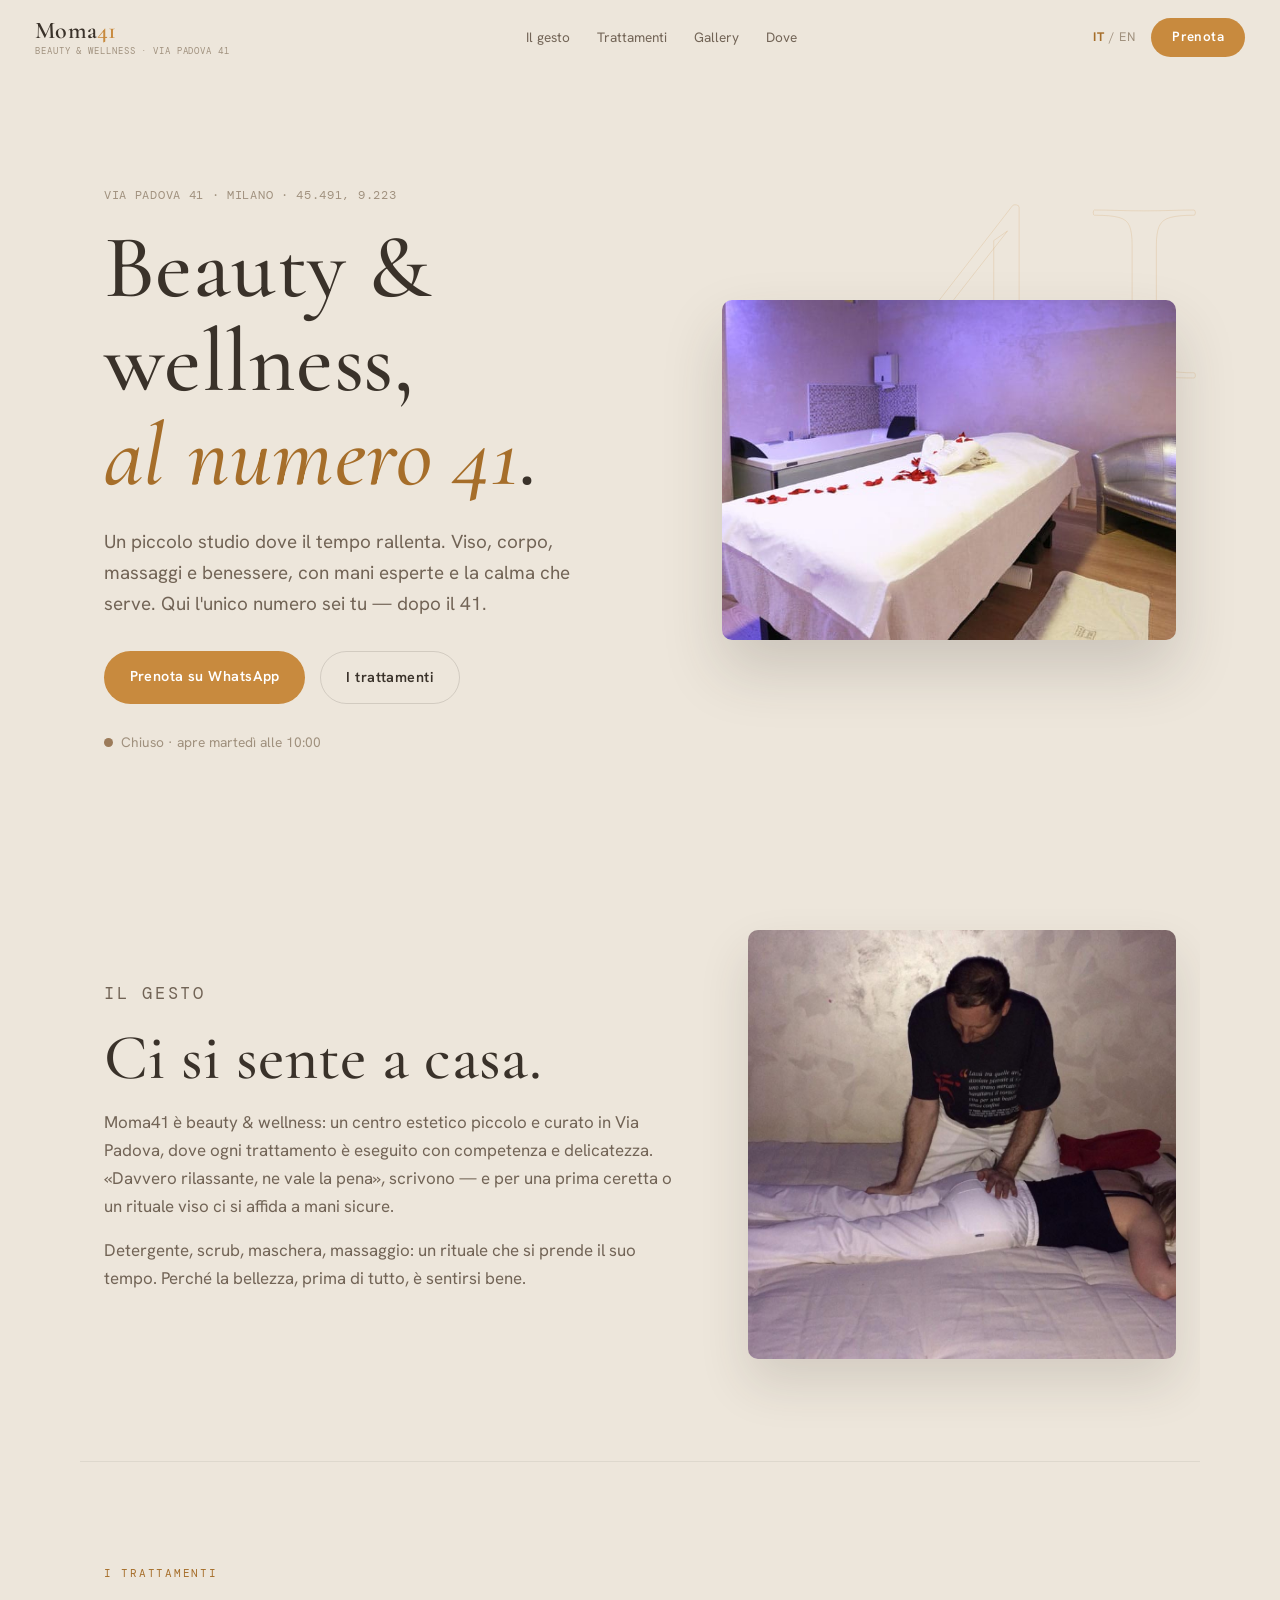
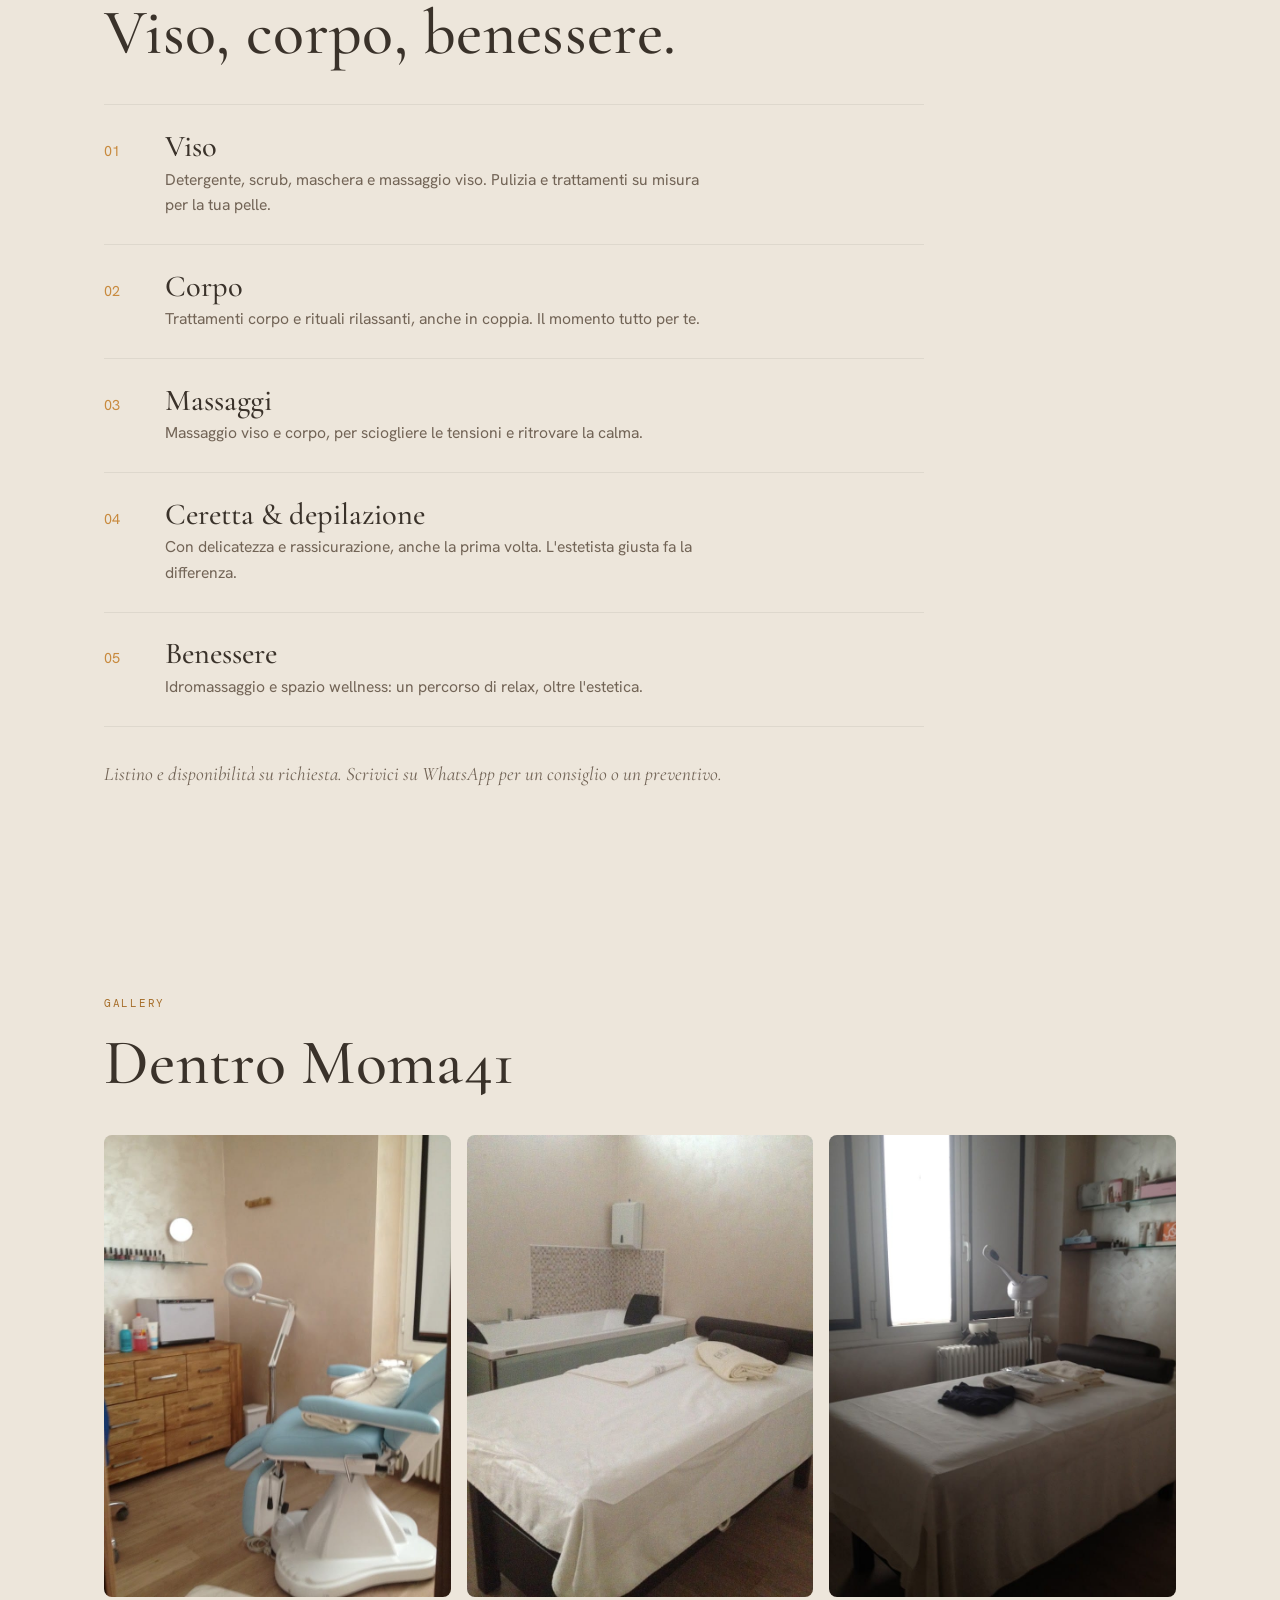
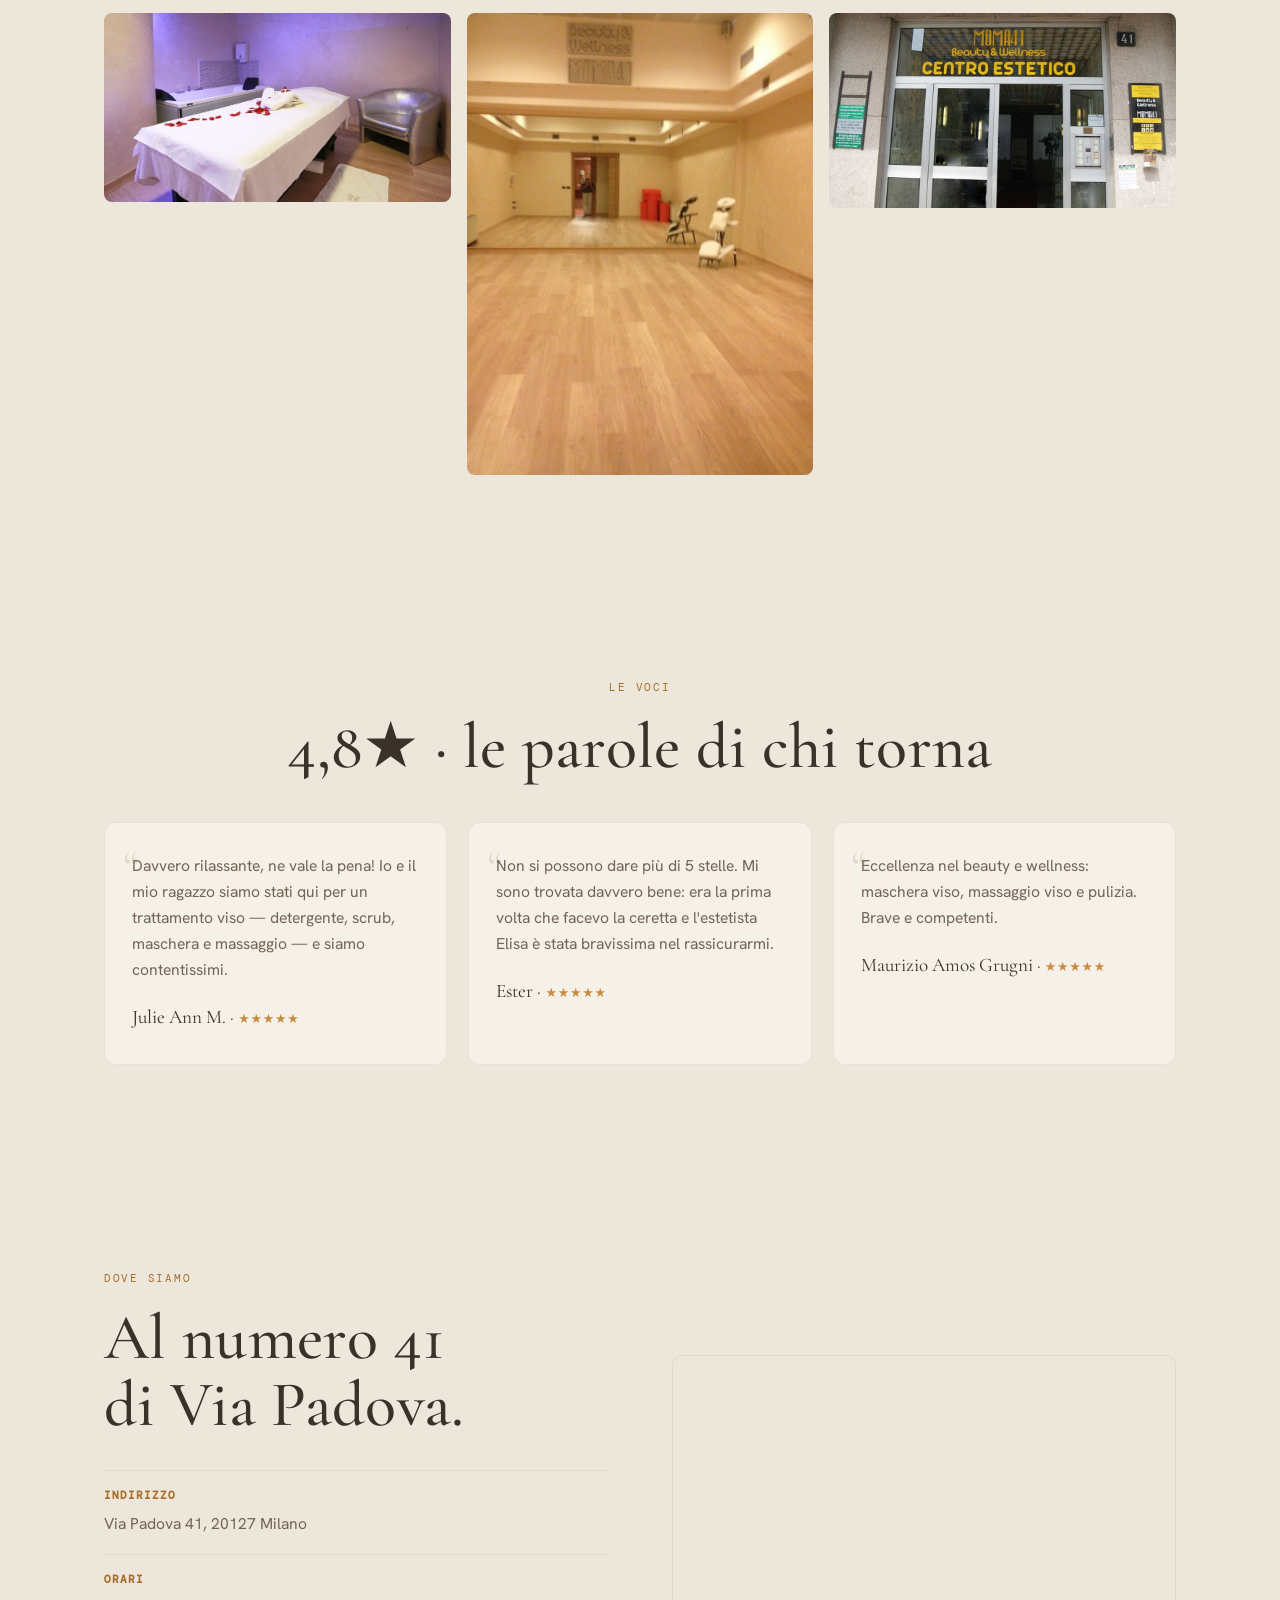
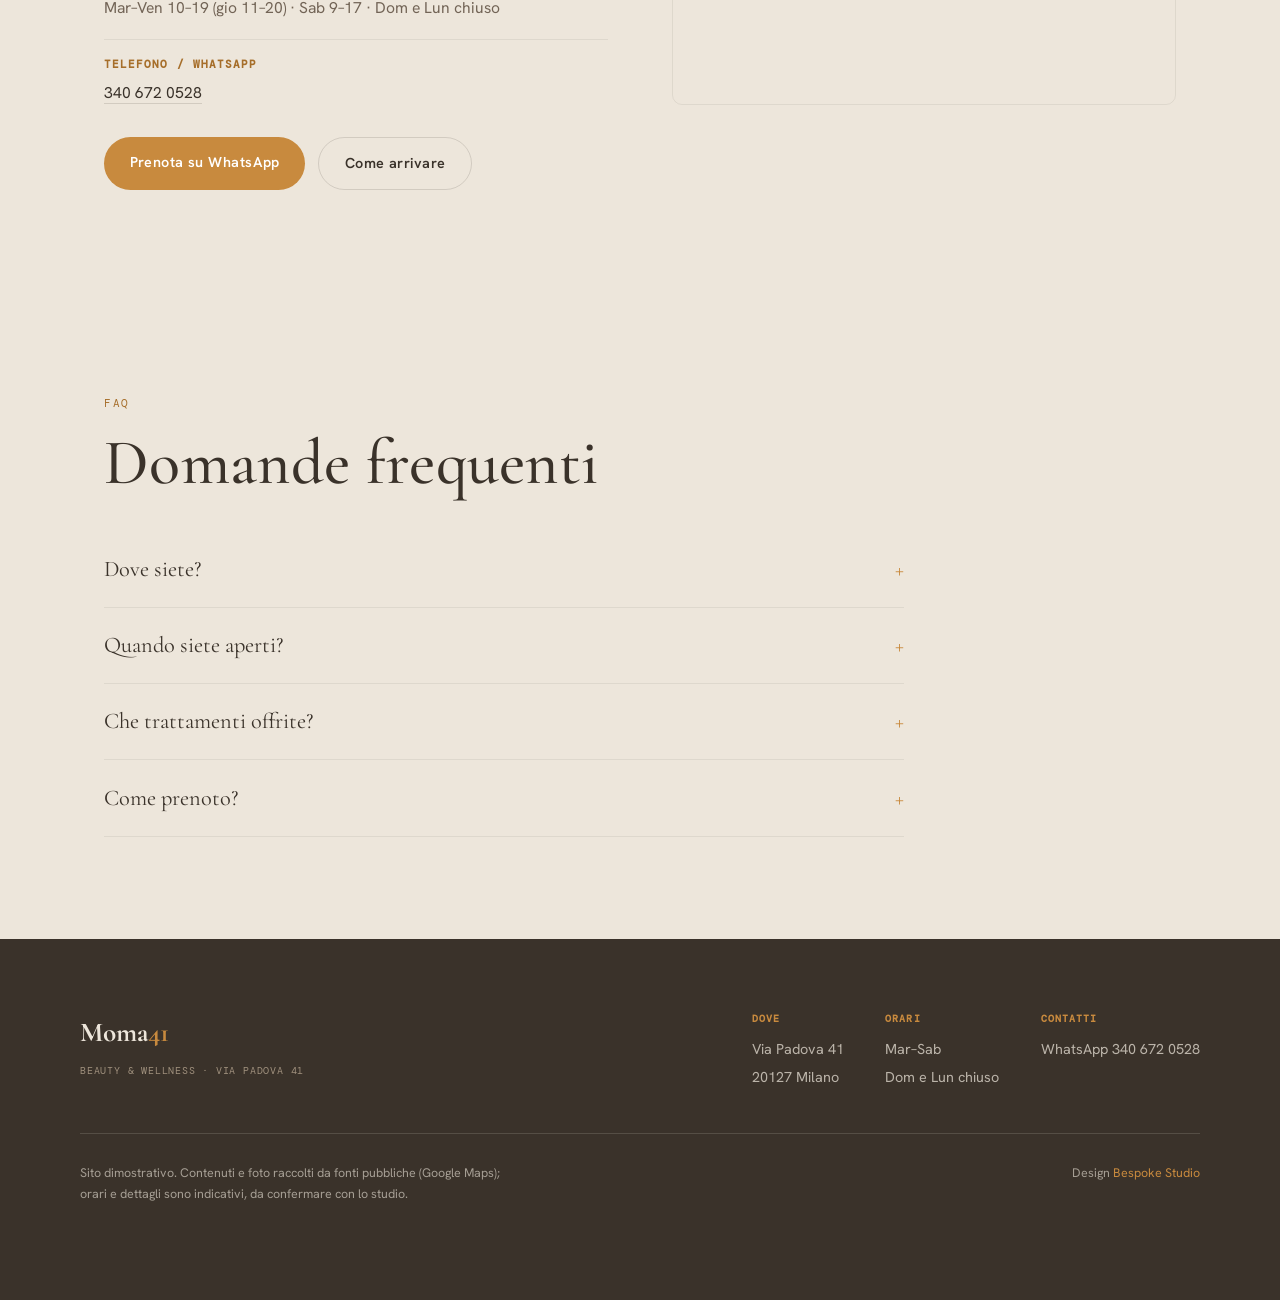
==== index.html @ 8f0dbf77 "Moma41 (Quinta Essenza) — sito demo, «al numero 41» Centro estetico & beauty/wellness Via Padova 41," ====
<!DOCTYPE html>
<html lang="it">
<head>
<meta charset="UTF-8" />
<meta name="viewport" content="width=device-width, initial-scale=1.0" />
<title>Moma41 — Beauty & Wellness in Via Padova · Milano</title>
<meta name="description" content="Moma41 Beauty & Wellness, centro estetico in Via Padova 41 a Milano. Trattamenti viso e corpo, massaggi, ceretta e benessere, con mani esperte. Un piccolo studio dove rilassarsi davvero." />
<link rel="canonical" href="https://rotenzark.github.io/moma41/" />
<meta name="theme-color" content="#EDE6DB" />
<meta property="og:type" content="business.business" />
<meta property="og:site_name" content="Moma41 Beauty & Wellness" />
<meta property="og:title" content="Moma41 — Beauty & Wellness al numero 41 · Milano" />
<meta property="og:description" content="Centro estetico in Via Padova 41: viso, corpo, massaggi e benessere, con mani esperte. Un piccolo studio dove rilassarsi." />
<meta property="og:image" content="https://rotenzark.github.io/moma41/img/og-image.jpg" />
<meta property="og:url" content="https://rotenzark.github.io/moma41/" />
<meta property="og:locale" content="it_IT" />
<meta name="twitter:card" content="summary_large_image" />
<meta name="twitter:title" content="Moma41 — Beauty & Wellness · Milano" />
<meta name="twitter:description" content="Viso, corpo, massaggi e benessere in Via Padova 41. Rilassarsi davvero." />
<meta name="twitter:image" content="https://rotenzark.github.io/moma41/img/og-image.jpg" />
<link rel="icon" href="img/favicon.svg" type="image/svg+xml" />
<link rel="icon" href="img/favicon-32.png" sizes="32x32" type="image/png" />
<link rel="apple-touch-icon" href="img/apple-touch-icon.png" />
<link rel="preconnect" href="https://fonts.googleapis.com" />
<link rel="preconnect" href="https://fonts.gstatic.com" crossorigin />
<link href="https://fonts.googleapis.com/css2?family=Cormorant+Garamond:ital,wght@0,400;0,500;0,600;1,400&family=Hanken+Grotesk:wght@400;500;600;700&family=DM+Mono:wght@400;500&display=swap" rel="stylesheet" />
<link rel="stylesheet" href="css/styles.css?v=1" />
<script type="application/ld+json">
{
  "@context": "https://schema.org", "@type": "BeautySalon",
  "name": "Moma41 Beauty & Wellness",
  "alternateName": "Quinta Essenza",
  "description": "Centro estetico e beauty & wellness in Via Padova 41, Milano: trattamenti viso e corpo, massaggi, ceretta e benessere.",
  "url": "https://rotenzark.github.io/moma41/",
  "telephone": "+393406720528", "priceRange": "€€",
  "image": "https://rotenzark.github.io/moma41/img/room-hero.jpg",
  "address": { "@type": "PostalAddress", "streetAddress": "Via Padova 41", "addressLocality": "Milano", "postalCode": "20127", "addressCountry": "IT" },
  "geo": { "@type": "GeoCoordinates", "latitude": 45.4911208, "longitude": 9.2228478 },
  "aggregateRating": { "@type": "AggregateRating", "ratingValue": "4.8", "reviewCount": "26" },
  "openingHoursSpecification": [
    { "@type": "OpeningHoursSpecification", "dayOfWeek": ["Tuesday","Wednesday","Friday"], "opens": "10:00", "closes": "19:00" },
    { "@type": "OpeningHoursSpecification", "dayOfWeek": "Thursday", "opens": "11:00", "closes": "20:00" },
    { "@type": "OpeningHoursSpecification", "dayOfWeek": "Saturday", "opens": "09:00", "closes": "17:00" }
  ]
}
</script>
<script type="application/ld+json">
{
  "@context": "https://schema.org", "@type": "FAQPage",
  "mainEntity": [
    { "@type": "Question", "name": "Dove siete?", "acceptedAnswer": { "@type": "Answer", "text": "In Via Padova 41, a Milano — è da lì che prendiamo il nome: Moma41." } },
    { "@type": "Question", "name": "Quando siete aperti?", "acceptedAnswer": { "@type": "Answer", "text": "Da martedì a sabato. Martedì, mercoledì e venerdì 10–19, giovedì 11–20, sabato 9–17. Domenica e lunedì chiuso." } },
    { "@type": "Question", "name": "Che trattamenti offrite?", "acceptedAnswer": { "@type": "Answer", "text": "Trattamenti viso (detergente, scrub, maschera, massaggio), corpo, massaggi, ceretta e percorsi di benessere." } },
    { "@type": "Question", "name": "Come prenoto?", "acceptedAnswer": { "@type": "Answer", "text": "Su WhatsApp al 340 672 0528, oppure al telefono." } }
  ]
}
</script>
</head>
<body>

<div id="intro" aria-hidden="true">
  <p class="intro-num">41</p>
  <p class="intro-txt" data-i18n="intro.txt">Moma41</p>
  <button id="intro-skip" data-i18n="intro.skip">Entra →</button>
</div>

<header id="site-header">
  <a href="#top" class="brand" aria-label="Moma41 — home">
    <span class="brand-txt"><b>Moma<span class="n41">41</span></b><i data-i18n="brand.sub">Beauty & Wellness · Via Padova 41</i></span>
  </a>
  <nav class="nav" aria-label="Navigazione">
    <a href="#gesto" data-i18n="nav.gesto">Il gesto</a>
    <a href="#trattamenti" data-i18n="nav.tratt">Trattamenti</a>
    <a href="#gallery" data-i18n="nav.gallery">Gallery</a>
    <a href="#dove" data-i18n="nav.dove">Dove</a>
  </nav>
  <div class="head-actions">
    <div class="lang" role="group" aria-label="Lingua"><button data-lang="it" class="active">IT</button><span>/</span><button data-lang="en">EN</button></div>
    <a class="btn-book" href="https://wa.me/393406720528?text=Ciao%20Moma41%2C%20vorrei%20prenotare%20un%20trattamento" target="_blank" rel="noopener"><span data-i18n="cta.book">Prenota</span></a>
    <button id="burger" aria-label="Menu" aria-expanded="false"><span></span><span></span><span></span></button>
  </div>
</header>

<!-- HERO -->
<section id="top">
  <span class="ghost41" aria-hidden="true">41</span>
  <div class="hero-grid">
    <div class="hero-copy reveal">
      <p class="mono-label" data-i18n="hero.label">Via Padova 41 · Milano · 45.491, 9.223</p>
      <h1><span data-i18n="hero.h1a">Beauty & wellness,</span><br><em data-i18n="hero.h1b">al numero 41</em>.</h1>
      <p class="hero-sub" data-i18n="hero.sub">Un piccolo studio dove il tempo rallenta. Viso, corpo, massaggi e benessere, con mani esperte e la calma che serve. Qui l'unico numero sei tu — dopo il 41.</p>
      <div class="hero-cta">
        <a class="btn btn-solid" href="https://wa.me/393406720528?text=Ciao%20Moma41%2C%20vorrei%20prenotare" target="_blank" rel="noopener" data-i18n="hero.cta1">Prenota su WhatsApp</a>
        <a class="btn btn-line" href="#trattamenti" data-i18n="hero.cta2">I trattamenti</a>
      </div>
      <p class="hero-live"><span id="live-dot"></span><span id="live-text" data-i18n="hero.live">Controllo orari…</span></p>
    </div>
    <figure class="hero-photo reveal"><img src="img/room-hero.jpg" alt="Una cabina trattamenti di Moma41" width="870" height="475" fetchpriority="high" /></figure>
  </div>
</section>

<!-- IL GESTO -->
<section id="gesto" class="section">
  <div class="gesto-grid">
    <div class="gesto-copy reveal">
      <p class="kicker" data-i18n="gesto.kicker">Il gesto</p>
      <h2 data-i18n="gesto.h2">Ci si sente a casa.</h2>
      <p data-i18n="gesto.p1">Moma41 è beauty & wellness: un centro estetico piccolo e curato in Via Padova, dove ogni trattamento è eseguito con competenza e delicatezza. «Davvero rilassante, ne vale la pena», scrivono — e per una prima ceretta o un rituale viso ci si affida a mani sicure.</p>
      <p data-i18n="gesto.p2">Detergente, scrub, maschera, massaggio: un rituale che si prende il suo tempo. Perché la bellezza, prima di tutto, è sentirsi bene.</p>
    </div>
    <figure class="gesto-photo reveal"><img src="img/massage.jpg" alt="Un massaggio a Moma41" width="960" height="940" loading="lazy" /></figure>
  </div>
</section>

<!-- TRATTAMENTI -->
<section id="trattamenti" class="section">
  <div class="tratt-head reveal">
    <p class="kicker" data-i18n="tratt.kicker">I trattamenti</p>
    <h2 data-i18n="tratt.h2">Viso, corpo, benessere.</h2>
  </div>
  <div class="tratt-list">
    <article class="tr reveal"><span class="tr-n mono">01</span><div><h3 data-i18n="tr.1t">Viso</h3><p data-i18n="tr.1p">Detergente, scrub, maschera e massaggio viso. Pulizia e trattamenti su misura per la tua pelle.</p></div></article>
    <article class="tr reveal"><span class="tr-n mono">02</span><div><h3 data-i18n="tr.2t">Corpo</h3><p data-i18n="tr.2p">Trattamenti corpo e rituali rilassanti, anche in coppia. Il momento tutto per te.</p></div></article>
    <article class="tr reveal"><span class="tr-n mono">03</span><div><h3 data-i18n="tr.3t">Massaggi</h3><p data-i18n="tr.3p">Massaggio viso e corpo, per sciogliere le tensioni e ritrovare la calma.</p></div></article>
    <article class="tr reveal"><span class="tr-n mono">04</span><div><h3 data-i18n="tr.4t">Ceretta & depilazione</h3><p data-i18n="tr.4p">Con delicatezza e rassicurazione, anche la prima volta. L'estetista giusta fa la differenza.</p></div></article>
    <article class="tr reveal"><span class="tr-n mono">05</span><div><h3 data-i18n="tr.5t">Benessere</h3><p data-i18n="tr.5p">Idromassaggio e spazio wellness: un percorso di relax, oltre l'estetica.</p></div></article>
  </div>
  <p class="tratt-note" data-i18n="tratt.note">Listino e disponibilità su richiesta. Scrivici su WhatsApp per un consiglio o un preventivo.</p>
</section>

<!-- GALLERY -->
<section id="gallery" class="section">
  <div class="gallery-head reveal"><p class="kicker" data-i18n="gallery.kicker">Gallery</p><h2 data-i18n="gallery.h2">Dentro Moma41</h2></div>
  <div class="masonry">
    <figure class="g-item" data-full="img/cabin.jpg"><img src="img/cabin.jpg" alt="La cabina viso" width="788" height="1050" loading="lazy" /></figure>
    <figure class="g-item" data-full="img/room-hero.jpg"><img src="img/room-hero.jpg" alt="La sala trattamenti" width="870" height="475" loading="lazy" /></figure>
    <figure class="g-item" data-full="img/jacuzzi.jpg"><img src="img/jacuzzi.jpg" alt="Lo spazio con idromassaggio" width="788" height="1050" loading="lazy" /></figure>
    <figure class="g-item" data-full="img/wellness.jpg"><img src="img/wellness.jpg" alt="Lo spazio wellness" width="788" height="1050" loading="lazy" /></figure>
    <figure class="g-item" data-full="img/room.jpg"><img src="img/room.jpg" alt="Una cabina" width="788" height="1050" loading="lazy" /></figure>
    <figure class="g-item" data-full="img/facade.jpg"><img src="img/facade.jpg" alt="L'ingresso di Moma41 in Via Padova 41" width="960" height="542" loading="lazy" /></figure>
  </div>
</section>

<!-- RECENSIONI -->
<section id="recensioni" class="section">
  <div class="rev-head reveal"><p class="kicker" data-i18n="rev.kicker">Le voci</p><h2 data-i18n="rev.h2">4,8★ · le parole di chi torna</h2></div>
  <div class="rev-grid">
    <blockquote class="rev reveal"><p>Davvero rilassante, ne vale la pena! Io e il mio ragazzo siamo stati qui per un trattamento viso — detergente, scrub, maschera e massaggio — e siamo contentissimi.</p><cite>Julie Ann M. · <span>★★★★★</span></cite></blockquote>
    <blockquote class="rev reveal"><p>Non si possono dare più di 5 stelle. Mi sono trovata davvero bene: era la prima volta che facevo la ceretta e l'estetista Elisa è stata bravissima nel rassicurarmi.</p><cite>Ester · <span>★★★★★</span></cite></blockquote>
    <blockquote class="rev reveal"><p>Eccellenza nel beauty e wellness: maschera viso, massaggio viso e pulizia. Brave e competenti.</p><cite>Maurizio Amos Grugni · <span>★★★★★</span></cite></blockquote>
  </div>
</section>

<!-- DOVE -->
<section id="dove" class="section">
  <div class="dove-grid">
    <div class="dove-info reveal">
      <p class="kicker" data-i18n="dove.kicker">Dove siamo</p>
      <h2 data-i18n="dove.h2">Al numero 41<br>di Via Padova.</h2>
      <ul class="dove-list">
        <li><b data-i18n="dove.addr">Indirizzo</b> Via Padova 41, 20127 Milano</li>
        <li><b data-i18n="dove.hours">Orari</b> <span data-i18n="dove.hoursv">Mar–Ven 10–19 (gio 11–20) · Sab 9–17 · Dom e Lun chiuso</span></li>
        <li><b data-i18n="dove.wa">Telefono / WhatsApp</b> <a href="https://wa.me/393406720528" target="_blank" rel="noopener">340 672 0528</a></li>
      </ul>
      <div class="dove-cta">
        <a class="btn btn-solid" href="https://wa.me/393406720528?text=Ciao%20Moma41%2C%20vorrei%20prenotare" target="_blank" rel="noopener" data-i18n="dove.book">Prenota su WhatsApp</a>
        <a class="btn btn-line" href="https://www.google.com/maps/dir/?api=1&destination=Moma41+Beauty+Wellness+Via+Padova+41+Milano" target="_blank" rel="noopener" data-i18n="dove.route">Come arrivare</a>
      </div>
    </div>
    <div class="dove-map reveal"><iframe title="Mappa Moma41" src="https://www.google.com/maps?q=Moma41+Beauty+Wellness+Via+Padova+41+Milano&output=embed" loading="lazy" referrerpolicy="no-referrer-when-downgrade"></iframe></div>
  </div>
</section>

<!-- FAQ -->
<section id="faq" class="section">
  <div class="faq-head reveal"><p class="kicker">FAQ</p><h2 data-i18n="faq.h2">Domande frequenti</h2></div>
  <div class="faq-list reveal">
    <details><summary data-i18n="faq.q1">Dove siete?</summary><p data-i18n="faq.a1">In Via Padova 41, a Milano — è da lì che prendiamo il nome: Moma41.</p></details>
    <details><summary data-i18n="faq.q2">Quando siete aperti?</summary><p data-i18n="faq.a2">Da martedì a sabato: mar, mer e ven 10–19, gio 11–20, sab 9–17. Domenica e lunedì chiuso.</p></details>
    <details><summary data-i18n="faq.q3">Che trattamenti offrite?</summary><p data-i18n="faq.a3">Trattamenti viso (detergente, scrub, maschera, massaggio), corpo, massaggi, ceretta e benessere.</p></details>
    <details><summary data-i18n="faq.q4">Come prenoto?</summary><p data-i18n="faq.a4">Su WhatsApp al 340 672 0528, oppure al telefono.</p></details>
  </div>
</section>

<footer id="site-footer">
  <div class="foot-main">
    <div class="foot-brand"><b>Moma<span class="n41">41</span></b><i data-i18n="foot.sub">Beauty & Wellness · Via Padova 41</i></div>
    <div class="foot-cols">
      <div><b data-i18n="foot.where">Dove</b><span>Via Padova 41</span><span>20127 Milano</span></div>
      <div><b data-i18n="foot.hours">Orari</b><span>Mar–Sab</span><span data-i18n="foot.closed">Dom e Lun chiuso</span></div>
      <div><b data-i18n="foot.contact">Contatti</b><a href="https://wa.me/393406720528" target="_blank" rel="noopener">WhatsApp 340 672 0528</a></div>
    </div>
  </div>
  <div class="foot-bottom">
    <p data-i18n="foot.disclaimer">Sito dimostrativo. Contenuti e foto raccolti da fonti pubbliche (Google Maps); orari e dettagli sono indicativi, da confermare con lo studio.</p>
    <p class="foot-credit">Design <a href="https://bespokestud.io" target="_blank" rel="noopener">Bespoke Studio</a></p>
  </div>
</footer>

<nav class="action-bar" aria-label="Azioni rapide">
  <a href="https://wa.me/393406720528?text=Ciao%20Moma41%2C%20vorrei%20prenotare" target="_blank" rel="noopener"><span data-i18n="ab.book">Prenota</span></a>
  <a href="https://www.google.com/maps/dir/?api=1&destination=Moma41+Beauty+Wellness+Via+Padova+41+Milano" target="_blank" rel="noopener"><span data-i18n="ab.route">Indicazioni</span></a>
</nav>

<div id="lightbox" aria-hidden="true"><button id="lb-close" aria-label="Chiudi">✕</button><img id="lb-img" src="" alt="" /></div>
<script src="js/main.js?v=1"></script>
</body>
</html>
---- css/styles.css ----
/* ===== MOMA41 · calm minimal wellness ===== */
:root{
  --sand:#EDE6DB; --paper:#F6F1E8; --paper-2:#E2D8C8;
  --ink:#3A322A; --ink-soft:#726456; --ink-faint:#A0917E;
  --amber:#C88A3E; --amber-deep:#A66E2A; --clay:#9C7B5A;
  --line:rgba(58,50,42,.15); --line-2:rgba(58,50,42,.08);
  --serif:'Cormorant Garamond',Georgia,serif; --sans:'Hanken Grotesk',system-ui,sans-serif; --mono:'DM Mono',monospace;
  --maxw:1120px;
}
*{box-sizing:border-box;margin:0;padding:0}
html{scroll-behavior:smooth;overflow-x:clip}
body{font-family:var(--sans);background:var(--sand);color:var(--ink);line-height:1.65;-webkit-font-smoothing:antialiased;overflow-x:hidden;font-weight:400}
img{max-width:100%;height:auto;display:block}
a{color:inherit;text-decoration:none}
h1,h2,h3{font-weight:500;line-height:1.05;font-family:var(--serif)}
em{font-style:italic}
.section{max-width:var(--maxw);margin:0 auto;padding:clamp(3.6rem,8vw,7rem) 1.5rem;position:relative;overflow-x:clip}
.kicker{font-family:var(--mono);letter-spacing:.16em;text-transform:uppercase;font-size:.68rem;color:var(--amber-deep);margin-bottom:1rem}
h2{font-size:clamp(2.2rem,5.6vw,4rem);letter-spacing:.005em}
.mono-label{font-family:var(--mono);font-size:.72rem;letter-spacing:.06em;color:var(--ink-faint);text-transform:uppercase}
.n41{color:var(--amber)}
.reveal{opacity:0;transform:translateY(22px);transition:opacity .9s ease,transform .9s ease}
.reveal.in{opacity:1;transform:none}

/* INTRO */
#intro{position:fixed;inset:0;z-index:2000;background:var(--sand);display:flex;flex-direction:column;align-items:center;justify-content:center;gap:.4rem;transition:opacity .7s ease,visibility .7s}
#intro.done{opacity:0;visibility:hidden}
.intro-num{font-family:var(--serif);font-size:clamp(5rem,20vw,11rem);color:var(--amber);line-height:.9;opacity:0;animation:fadeUp 1s ease .1s forwards}
.intro-txt{font-family:var(--serif);font-style:italic;font-size:1.6rem;color:var(--ink-soft);opacity:0;animation:fadeUp .8s ease .8s forwards}
#intro-skip{margin-top:.8rem;background:none;border:1px solid var(--line);color:var(--ink-soft);font-family:var(--sans);padding:.5rem 1.3rem;border-radius:40px;cursor:pointer;letter-spacing:.06em;opacity:0;animation:fadeUp .6s ease 1.2s forwards}
#intro-skip:hover{border-color:var(--amber);color:var(--amber-deep)}
@keyframes fadeUp{from{opacity:0;transform:translateY(10px)}to{opacity:1;transform:none}}

/* HEADER */
#site-header{position:fixed;top:0;left:0;right:0;z-index:1000;display:flex;align-items:center;justify-content:space-between;padding:1.1rem clamp(1rem,3vw,2.2rem);transition:background .35s,padding .35s,box-shadow .35s}
#site-header.scrolled{background:rgba(237,230,219,.93);backdrop-filter:blur(10px);padding:.65rem clamp(1rem,3vw,2.2rem);box-shadow:0 1px 0 var(--line-2)}
.brand-txt{display:flex;flex-direction:column;line-height:1}
.brand-txt b{font-family:var(--serif);font-weight:600;font-size:1.5rem;letter-spacing:.01em}
.brand-txt i{font-style:normal;font-family:var(--mono);font-size:.56rem;letter-spacing:.1em;text-transform:uppercase;color:var(--ink-faint);margin-top:.3rem}
.nav{display:flex;gap:1.7rem}
.nav a{font-size:.85rem;color:var(--ink-soft);position:relative;padding:.2rem 0}
.nav a::after{content:"";position:absolute;left:0;bottom:-2px;width:0;height:1px;background:var(--amber);transition:width .3s}
.nav a:hover{color:var(--ink)}.nav a:hover::after{width:100%}
.head-actions{display:flex;align-items:center;gap:1rem}
.lang{display:flex;align-items:center;gap:.3rem;font-size:.78rem;color:var(--ink-faint)}
.lang button{background:none;border:none;color:var(--ink-faint);cursor:pointer;font-family:var(--sans);font-size:.78rem;letter-spacing:.06em}
.lang button.active{color:var(--amber-deep);font-weight:700}
.btn-book{background:var(--amber);color:#fff;padding:.55rem 1.3rem;border-radius:40px;font-size:.84rem;letter-spacing:.03em;font-weight:600;transition:.25s}
.btn-book:hover{background:var(--amber-deep)}
#burger{display:none;flex-direction:column;gap:5px;background:none;border:none;cursor:pointer;padding:6px}
#burger span{width:24px;height:2px;background:var(--ink);transition:.3s}

/* HERO */
#top{max-width:var(--maxw);margin:0 auto;padding:7rem 1.5rem 0;min-height:92svh;display:flex;align-items:center;position:relative}
.ghost41{position:absolute;top:8%;right:-1rem;font-family:var(--serif);font-size:clamp(12rem,34vw,30rem);color:transparent;-webkit-text-stroke:1px rgba(200,138,62,.18);line-height:.8;pointer-events:none;z-index:0}
.hero-grid{display:grid;grid-template-columns:1.1fr .9fr;gap:clamp(2rem,5vw,4rem);align-items:center;width:100%;position:relative;z-index:1}
#top h1{font-family:var(--serif);font-size:clamp(2.8rem,7.5vw,5.6rem);letter-spacing:.005em;margin-top:1rem}
#top h1 em{color:var(--amber-deep)}
.hero-sub{color:var(--ink-soft);max-width:46ch;margin-top:1.4rem;font-size:clamp(1.02rem,1.9vw,1.18rem)}
.hero-cta{display:flex;gap:.9rem;margin-top:2rem;flex-wrap:wrap}
.btn{display:inline-block;padding:.85rem 1.6rem;border-radius:44px;font-size:.9rem;letter-spacing:.03em;font-weight:600;transition:.28s;cursor:pointer}
.btn-solid{background:var(--amber);color:#fff}
.btn-solid:hover{background:var(--amber-deep);transform:translateY(-2px)}
.btn-line{border:1px solid var(--line);color:var(--ink)}
.btn-line:hover{border-color:var(--amber);color:var(--amber-deep)}
.hero-live{display:flex;align-items:center;gap:.5rem;margin-top:1.7rem;font-size:.86rem;color:var(--ink-faint)}
#live-dot{width:9px;height:9px;border-radius:50%;background:var(--ink-faint)}
#live-dot.open{background:#8a9d6f;box-shadow:0 0 0 4px rgba(138,157,111,.2)}
#live-dot.closed{background:var(--clay)}
.hero-photo{border-radius:10px;overflow:hidden;box-shadow:0 30px 60px rgba(58,50,42,.18)}
.hero-photo img{width:100%;aspect-ratio:4/3;object-fit:cover}

/* IL GESTO */
.gesto-grid{display:grid;grid-template-columns:1.15fr .85fr;gap:clamp(2rem,5vw,4rem);align-items:center}
.gesto-copy h2{margin:.3rem 0 1.1rem}
.gesto-copy p{color:var(--ink-soft);margin-bottom:1rem;font-size:1.06rem}
.gesto-photo{border-radius:10px;overflow:hidden;box-shadow:0 24px 50px rgba(58,50,42,.14)}
.gesto-photo img{width:100%;aspect-ratio:1;object-fit:cover}

/* TRATTAMENTI */
#trattamenti{border-top:1px solid var(--line-2)}
.tratt-list{margin-top:2.4rem;max-width:820px}
.tr{display:flex;gap:1.6rem;align-items:baseline;padding:1.6rem 0;border-bottom:1px solid var(--line-2)}
.tr:first-child{border-top:1px solid var(--line-2)}
.tr-n{color:var(--amber);font-size:.9rem;flex-shrink:0;width:2.2rem}
.tr h3{font-family:var(--serif);font-size:1.9rem;color:var(--ink);margin-bottom:.25rem}
.tr p{color:var(--ink-soft);font-size:.98rem;max-width:60ch}
.tratt-note{margin-top:2rem;color:var(--ink-soft);font-style:italic;font-family:var(--serif);font-size:1.2rem}

/* GALLERY */
.masonry{columns:3;column-gap:1rem;margin-top:2.4rem}
.g-item{break-inside:avoid;margin-bottom:1rem;border-radius:8px;overflow:hidden;cursor:pointer;position:relative;background:var(--paper-2)}
.g-item img{width:100%;transition:.5s}
.g-item:hover img{transform:scale(1.05)}

/* RECENSIONI */
.rev-head{text-align:center}
.rev-grid{display:grid;grid-template-columns:repeat(auto-fit,minmax(270px,1fr));gap:1.3rem;margin-top:2.6rem}
.rev{background:var(--paper);border:1px solid var(--line-2);border-radius:12px;padding:1.9rem 1.7rem;position:relative}
.rev::before{content:"\201C";position:absolute;top:.3rem;left:1.1rem;font-family:var(--serif);font-size:3rem;color:var(--paper-2)}
.rev p{color:var(--ink-soft);font-size:.98rem;position:relative}
.rev cite{display:block;margin-top:1.2rem;font-style:normal;font-family:var(--serif);font-size:1.2rem;color:var(--ink)}
.rev cite span{color:var(--amber);font-family:var(--sans);letter-spacing:.06em;font-size:.8rem}

/* DOVE */
.dove-grid{display:grid;grid-template-columns:1fr 1fr;gap:clamp(2rem,5vw,4rem);align-items:center}
.dove-info h2{margin-top:.3rem}
.dove-list{list-style:none;margin:2rem 0;display:flex;flex-direction:column;gap:1.1rem}
.dove-list li{border-top:1px solid var(--line-2);padding-top:1rem;font-size:.98rem;color:var(--ink-soft)}
.dove-list b{display:block;font-family:var(--mono);font-size:.66rem;letter-spacing:.1em;text-transform:uppercase;color:var(--amber-deep);margin-bottom:.4rem}
.dove-list a{color:var(--ink);border-bottom:1px solid var(--line)}
.dove-cta{display:flex;gap:.8rem;flex-wrap:wrap}
.dove-map{border-radius:10px;overflow:hidden;min-height:340px;border:1px solid var(--line-2)}
.dove-map iframe{width:100%;height:100%;min-height:340px;border:0;filter:sepia(.18) saturate(.9)}

/* FAQ */
.faq-list{margin-top:2.2rem;max-width:800px}
.faq-list details{border-bottom:1px solid var(--line-2);padding:1.2rem 0}
.faq-list summary{font-family:var(--serif);font-size:1.4rem;cursor:pointer;list-style:none;display:flex;justify-content:space-between;gap:1rem;color:var(--ink)}
.faq-list summary::-webkit-details-marker{display:none}
.faq-list summary::after{content:"+";color:var(--amber);font-size:1.4rem;transition:.3s}
.faq-list details[open] summary::after{transform:rotate(45deg)}
.faq-list p{color:var(--ink-soft);margin-top:.6rem}

/* FOOTER */
#site-footer{background:var(--ink);color:var(--sand);padding:clamp(3rem,6vw,4.5rem) 1.5rem 6rem}
.foot-main{max-width:var(--maxw);margin:0 auto;display:flex;justify-content:space-between;gap:2.5rem;flex-wrap:wrap}
.foot-brand b{font-family:var(--serif);font-size:1.7rem;display:block}
.foot-brand i{font-style:normal;font-family:var(--mono);font-size:.62rem;letter-spacing:.08em;text-transform:uppercase;color:var(--ink-faint)}
.foot-cols{display:flex;gap:2.6rem;flex-wrap:wrap}
.foot-cols b{font-family:var(--mono);font-size:.64rem;letter-spacing:.1em;text-transform:uppercase;color:var(--amber);margin-bottom:.6rem;display:block}
.foot-cols a,.foot-cols span{display:block;color:rgba(237,230,219,.72);font-size:.9rem;margin-bottom:.3rem}
.foot-cols a:hover{color:#fff}
.foot-bottom{max-width:var(--maxw);margin:2.4rem auto 0;padding-top:1.8rem;border-top:1px solid rgba(237,230,219,.15);display:flex;justify-content:space-between;gap:1.5rem;flex-wrap:wrap}
.foot-bottom p{font-size:.78rem;color:rgba(237,230,219,.6);max-width:60ch}
.foot-credit a{color:var(--amber)}

/* ACTION BAR */
.action-bar{display:none;position:fixed;bottom:0;left:0;right:0;z-index:900;background:rgba(58,50,42,.96);backdrop-filter:blur(8px)}
.action-bar a{flex:1;text-align:center;padding:.95rem;font-size:.85rem;color:var(--sand);border-right:1px solid rgba(237,230,219,.15)}
.action-bar a:last-child{border-right:none}
.action-bar a:first-child{color:var(--amber);font-weight:600}

/* LIGHTBOX */
#lightbox{position:fixed;inset:0;z-index:2100;background:rgba(30,24,18,.93);display:flex;align-items:center;justify-content:center;opacity:0;visibility:hidden;transition:.3s;padding:2rem}
#lightbox.open{opacity:1;visibility:visible}
#lightbox img{max-width:92vw;max-height:88vh;border-radius:8px}
#lb-close{position:absolute;top:1.4rem;right:1.6rem;background:none;border:none;color:#fff;font-size:1.8rem;cursor:pointer}

/* RESPONSIVE */
@media(max-width:900px){
  .nav{display:none}#burger{display:flex}
  #top{min-height:auto;padding-top:6.5rem}
  .hero-grid,.gesto-grid,.dove-grid{grid-template-columns:1fr}
  .hero-photo{order:-1}.gesto-photo{max-width:320px}
  .masonry{columns:2}
  .btn-book{display:none}.action-bar{display:flex}
  #site-footer{padding-bottom:5.5rem}
  .nav.open{display:flex;position:fixed;inset:0;background:rgba(237,230,219,.98);flex-direction:column;justify-content:center;align-items:center;gap:2rem;z-index:999}
  .nav.open a{font-family:var(--serif);font-size:1.7rem}
}
@media(max-width:560px){.masonry{columns:1}.foot-bottom{flex-direction:column}.ghost41{font-size:14rem;opacity:.6}}
@media(prefers-reduced-motion:reduce){html{scroll-behavior:auto}*,*::before,*::after{animation-duration:.001ms!important;animation-iteration-count:1!important;transition-duration:.001ms!important}.reveal{opacity:1!important;transform:none!important}#intro{display:none}}
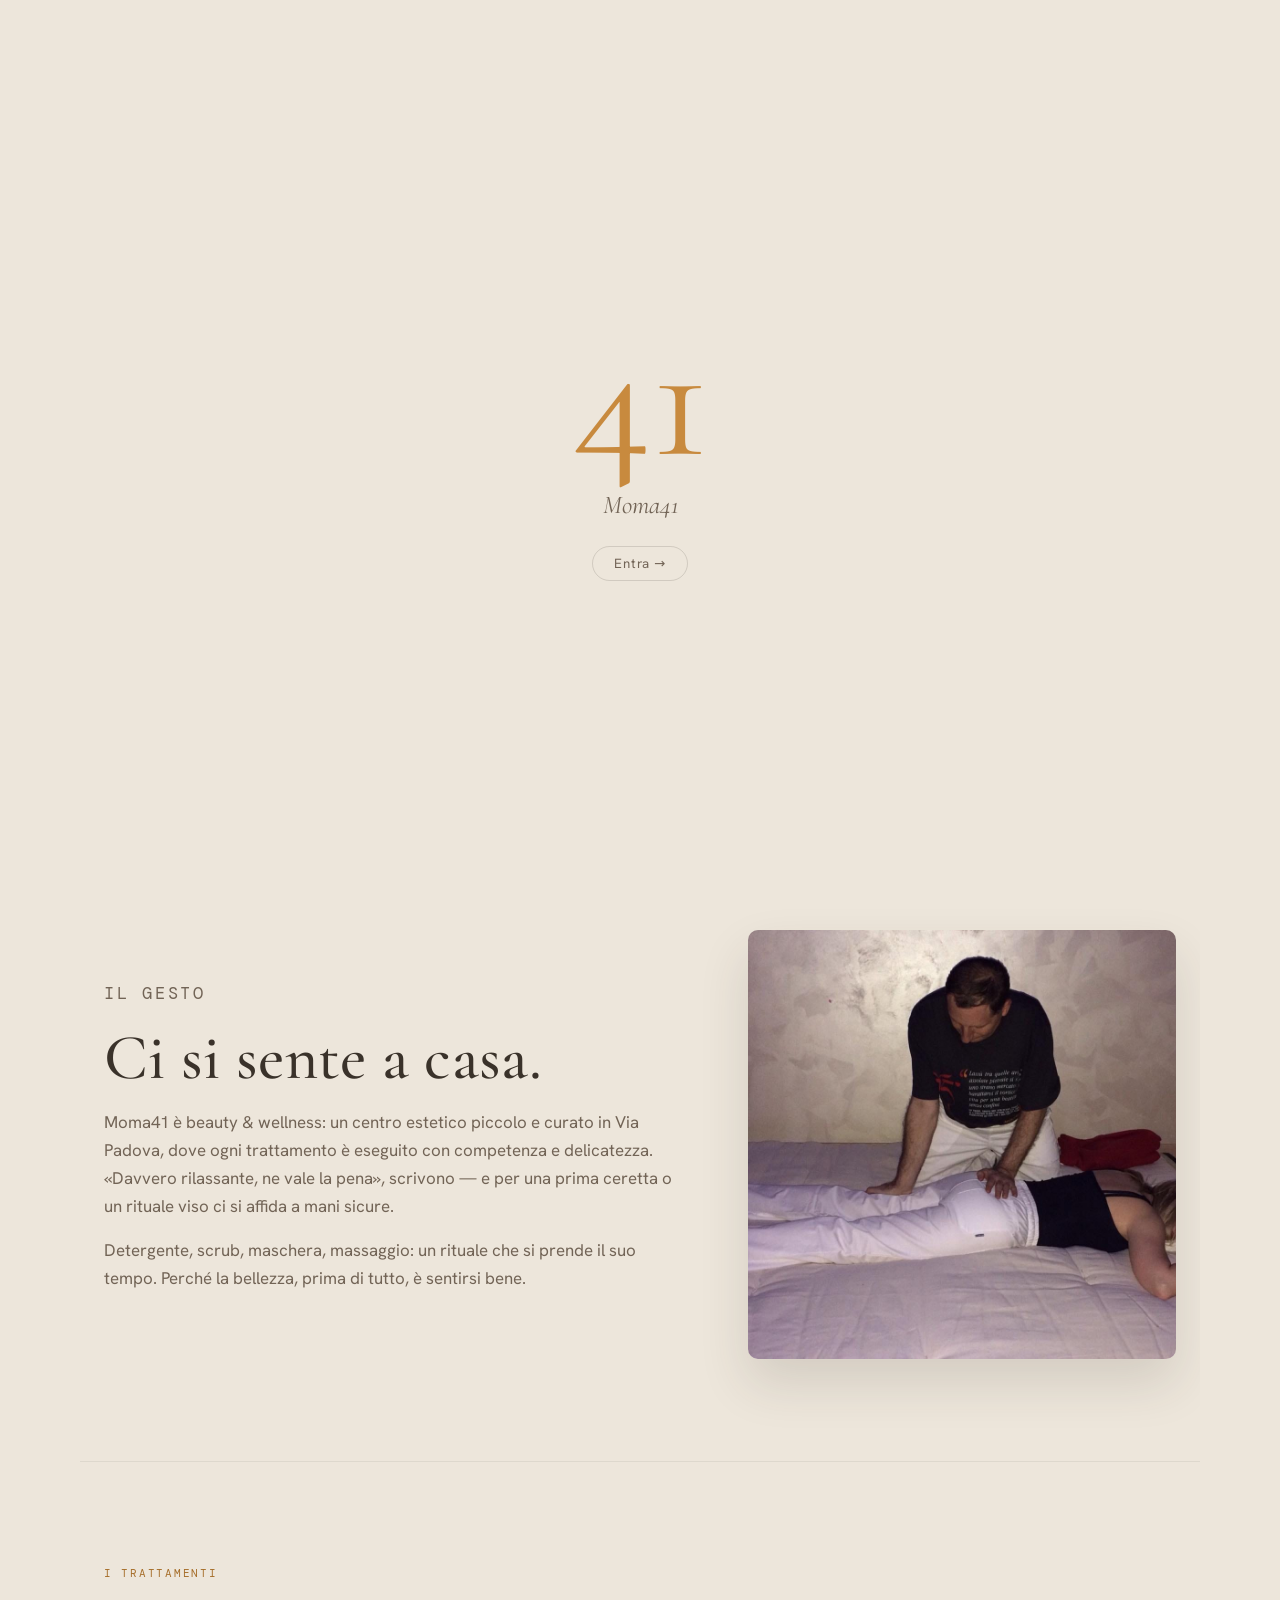
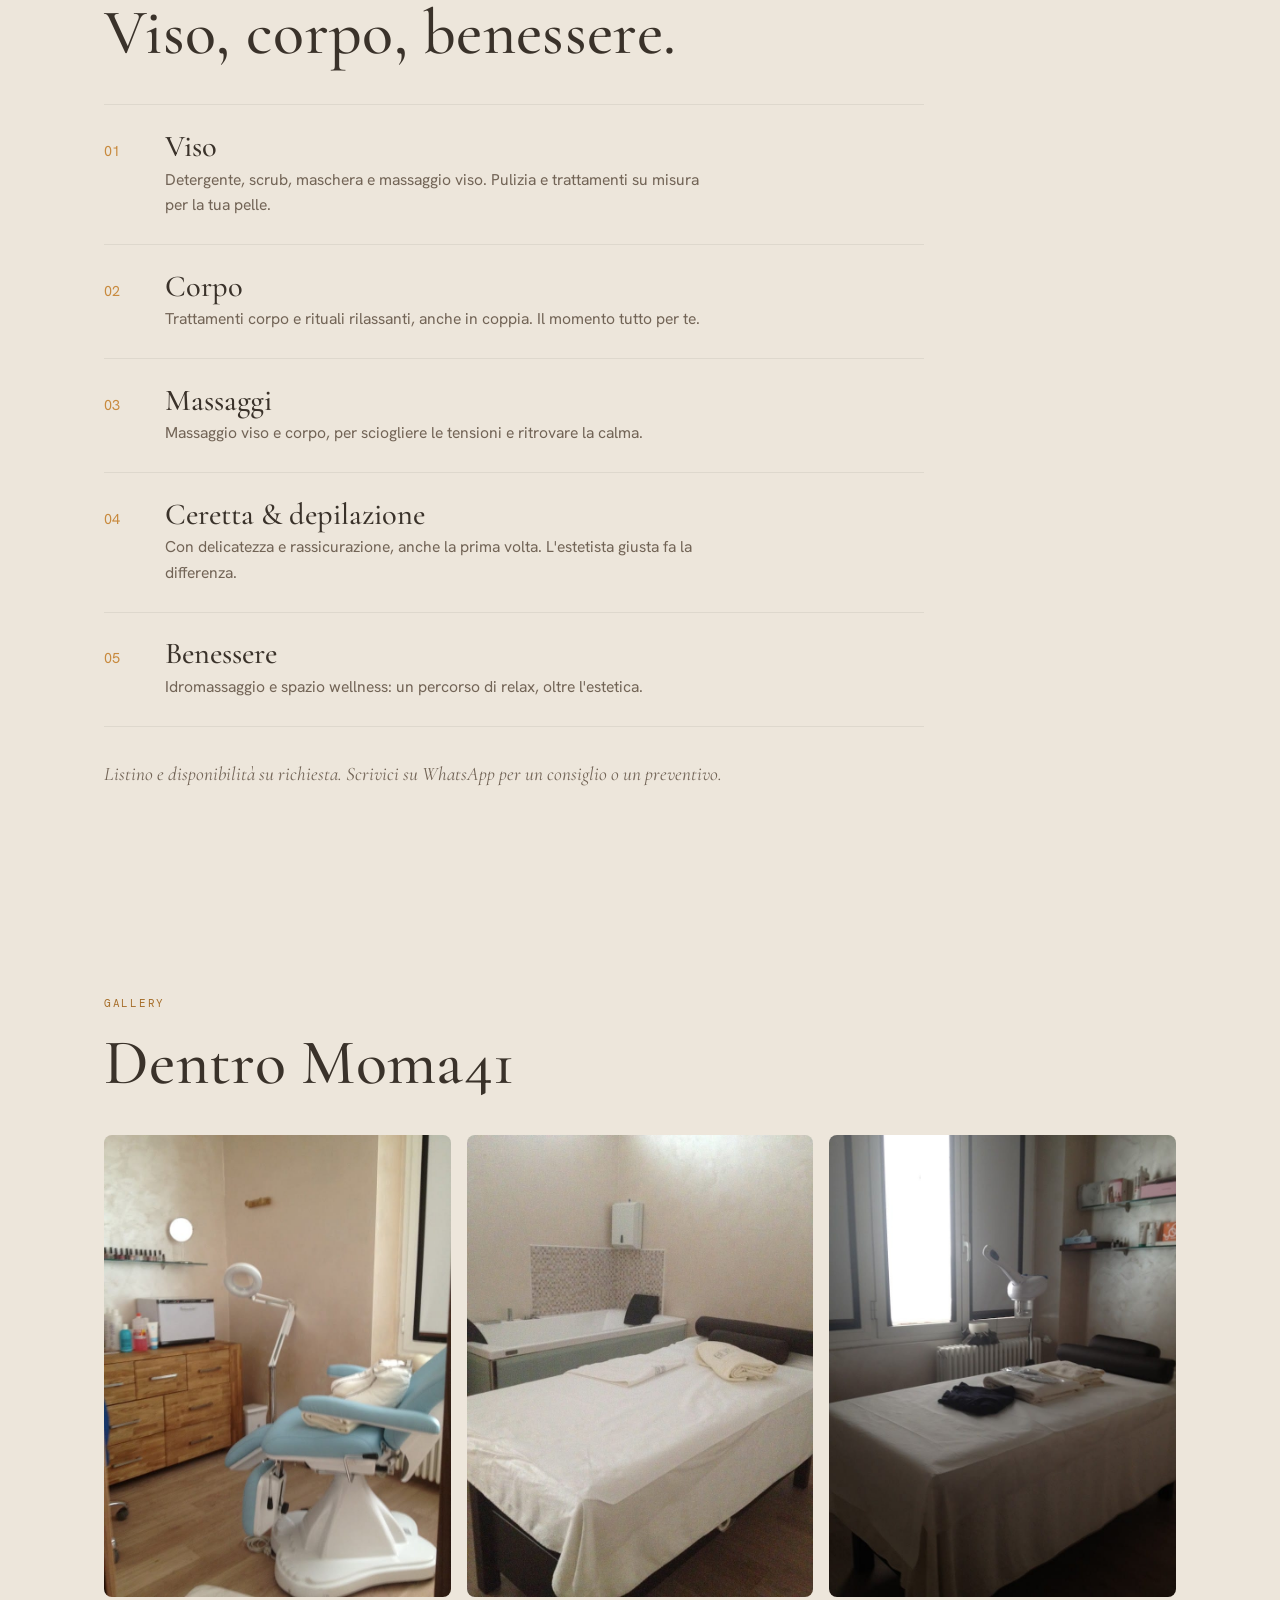
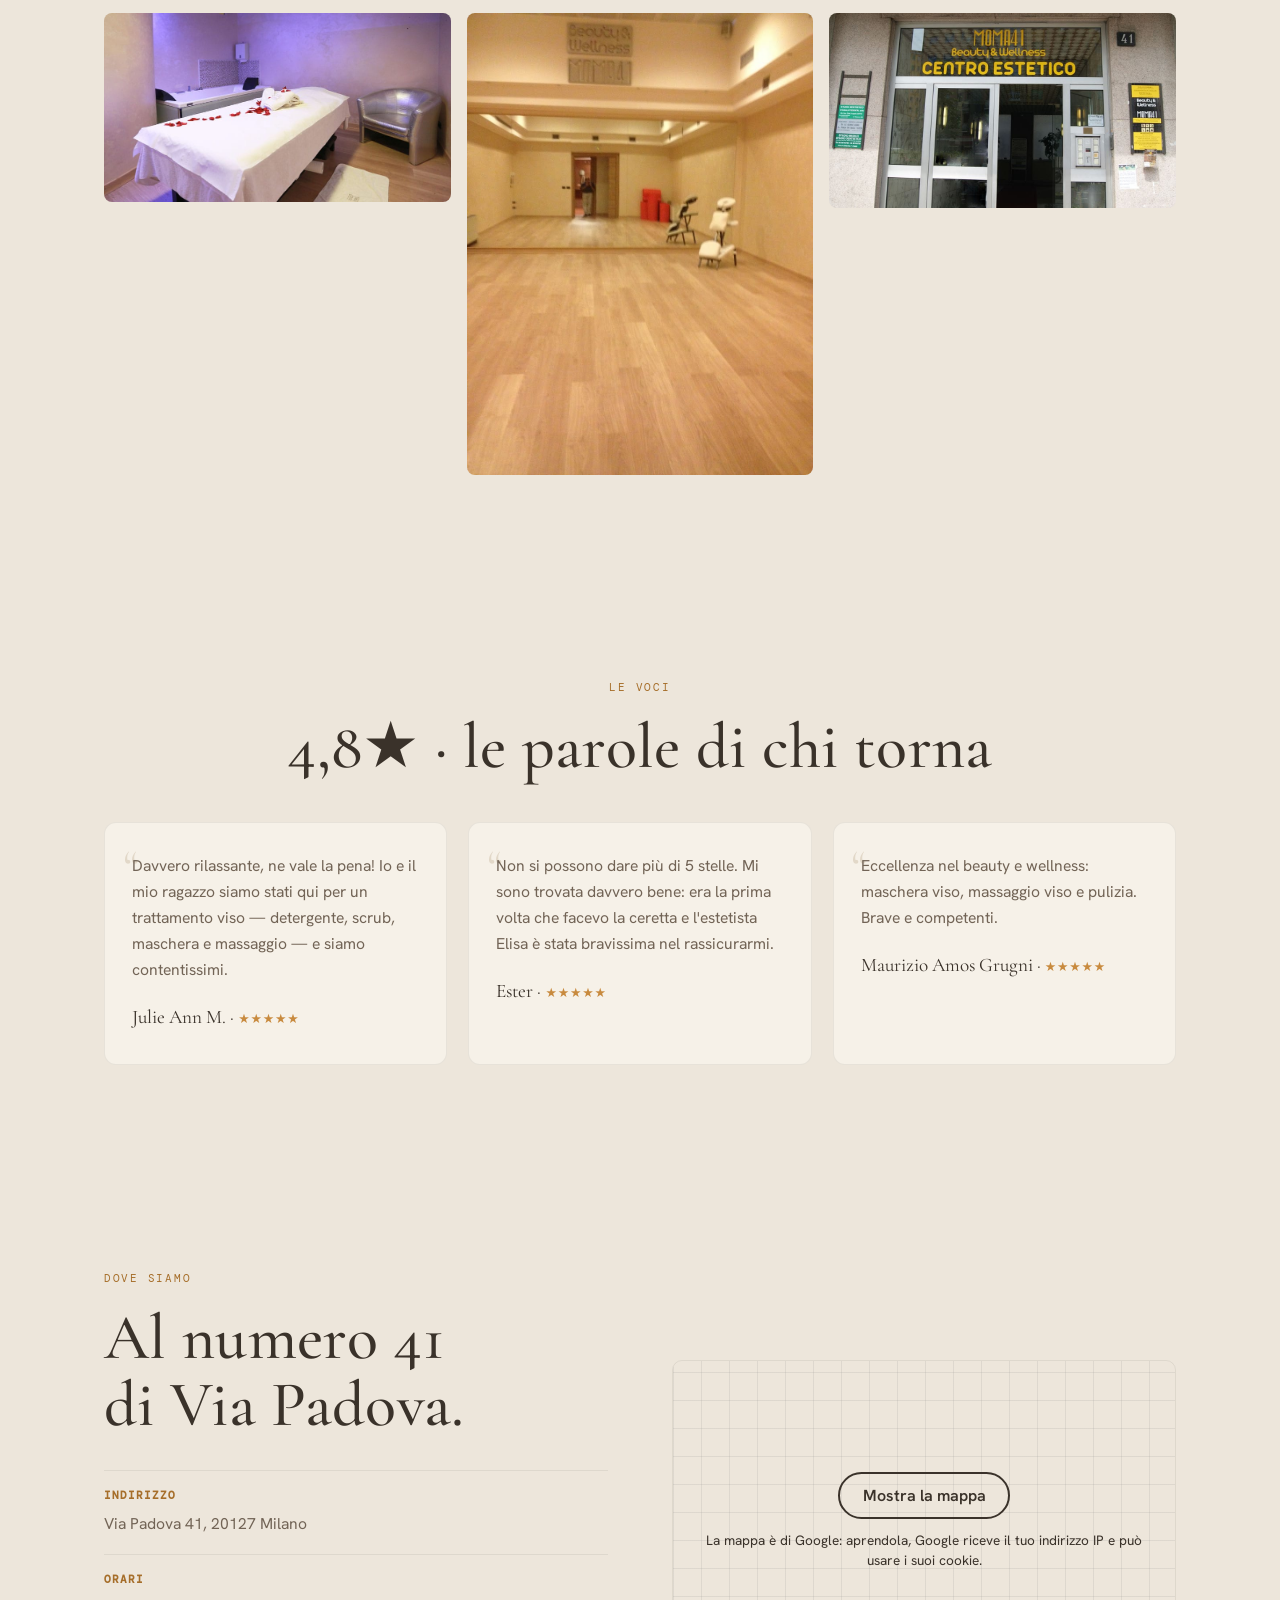
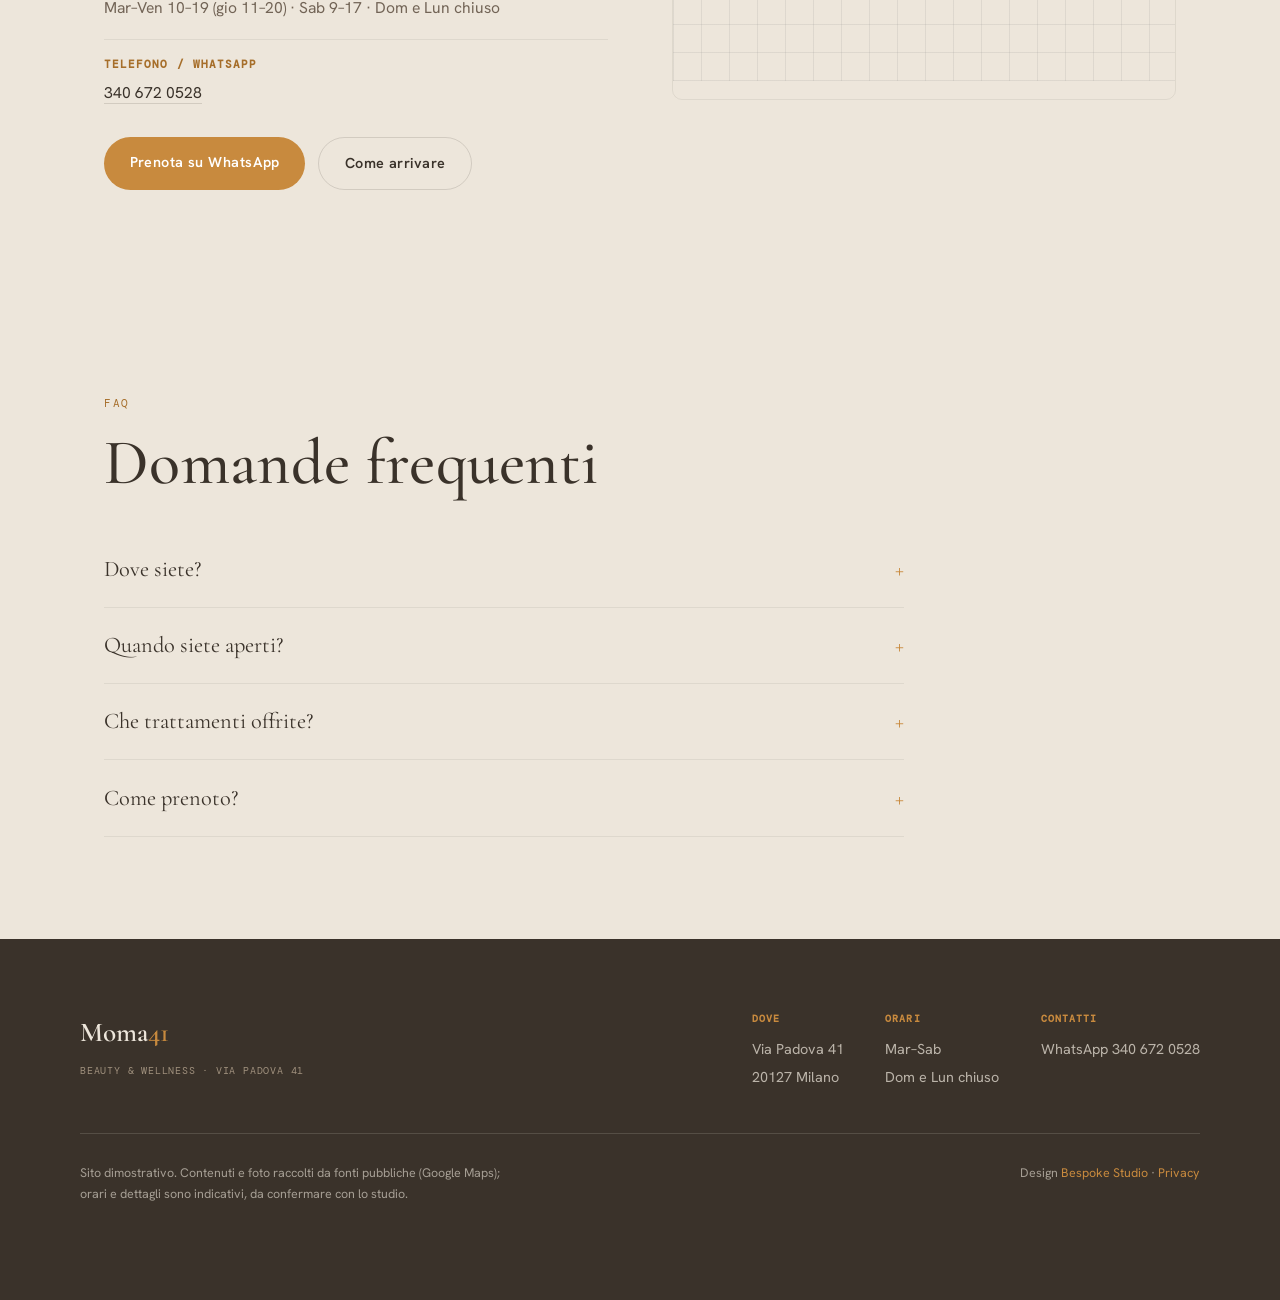
==== commit d4372b3f: "Privacy e pulizia: caratteri sul sito, mappa al clic, informativa, noindex - caratteri copiati nel s" ====
--- a/index.html
+++ b/index.html
@@ -3,6 +3,7 @@
 <head>
 <meta charset="UTF-8" />
 <meta name="viewport" content="width=device-width, initial-scale=1.0" />
+<meta name="robots" content="noindex">
 <title>Moma41 — Beauty & Wellness in Via Padova · Milano</title>
 <meta name="description" content="Moma41 Beauty & Wellness, centro estetico in Via Padova 41 a Milano. Trattamenti viso e corpo, massaggi, ceretta e benessere, con mani esperte. Un piccolo studio dove rilassarsi davvero." />
 <link rel="canonical" href="https://rotenzark.github.io/moma41/" />
@@ -21,26 +22,54 @@
 <link rel="icon" href="img/favicon.svg" type="image/svg+xml" />
 <link rel="icon" href="img/favicon-32.png" sizes="32x32" type="image/png" />
 <link rel="apple-touch-icon" href="img/apple-touch-icon.png" />
-<link rel="preconnect" href="https://fonts.googleapis.com" />
-<link rel="preconnect" href="https://fonts.gstatic.com" crossorigin />
-<link href="https://fonts.googleapis.com/css2?family=Cormorant+Garamond:ital,wght@0,400;0,500;0,600;1,400&family=Hanken+Grotesk:wght@400;500;600;700&family=DM+Mono:wght@400;500&display=swap" rel="stylesheet" />
+<link rel="stylesheet" href="fonts/fonts.css?v=1">
 <link rel="stylesheet" href="css/styles.css?v=1" />
 <script type="application/ld+json">
 {
-  "@context": "https://schema.org", "@type": "BeautySalon",
+  "@context": "https://schema.org",
+  "@type": "BeautySalon",
   "name": "Moma41 Beauty & Wellness",
   "alternateName": "Quinta Essenza",
   "description": "Centro estetico e beauty & wellness in Via Padova 41, Milano: trattamenti viso e corpo, massaggi, ceretta e benessere.",
   "url": "https://rotenzark.github.io/moma41/",
-  "telephone": "+393406720528", "priceRange": "€€",
+  "telephone": "+393406720528",
+  "priceRange": "€€",
   "image": "https://rotenzark.github.io/moma41/img/room-hero.jpg",
-  "address": { "@type": "PostalAddress", "streetAddress": "Via Padova 41", "addressLocality": "Milano", "postalCode": "20127", "addressCountry": "IT" },
-  "geo": { "@type": "GeoCoordinates", "latitude": 45.4911208, "longitude": 9.2228478 },
-  "aggregateRating": { "@type": "AggregateRating", "ratingValue": "4.8", "reviewCount": "26" },
+  "address": {
+    "@type": "PostalAddress",
+    "streetAddress": "Via Padova 41",
+    "addressLocality": "Milano",
+    "postalCode": "20127",
+    "addressCountry": "IT"
+  },
+  "geo": {
+    "@type": "GeoCoordinates",
+    "latitude": 45.4911208,
+    "longitude": 9.2228478
+  },
   "openingHoursSpecification": [
-    { "@type": "OpeningHoursSpecification", "dayOfWeek": ["Tuesday","Wednesday","Friday"], "opens": "10:00", "closes": "19:00" },
-    { "@type": "OpeningHoursSpecification", "dayOfWeek": "Thursday", "opens": "11:00", "closes": "20:00" },
-    { "@type": "OpeningHoursSpecification", "dayOfWeek": "Saturday", "opens": "09:00", "closes": "17:00" }
+    {
+      "@type": "OpeningHoursSpecification",
+      "dayOfWeek": [
+        "Tuesday",
+        "Wednesday",
+        "Friday"
+      ],
+      "opens": "10:00",
+      "closes": "19:00"
+    },
+    {
+      "@type": "OpeningHoursSpecification",
+      "dayOfWeek": "Thursday",
+      "opens": "11:00",
+      "closes": "20:00"
+    },
+    {
+      "@type": "OpeningHoursSpecification",
+      "dayOfWeek": "Saturday",
+      "opens": "09:00",
+      "closes": "17:00"
+    }
   ]
 }
 </script>
@@ -145,8 +174,8 @@
 <section id="recensioni" class="section">
   <div class="rev-head reveal"><p class="kicker" data-i18n="rev.kicker">Le voci</p><h2 data-i18n="rev.h2">4,8★ · le parole di chi torna</h2></div>
   <div class="rev-grid">
-    <blockquote class="rev reveal"><p>Davvero rilassante, ne vale la pena! Io e il mio ragazzo siamo stati qui per un trattamento viso — detergente, scrub, maschera e massaggio — e siamo contentissimi.</p><cite>Julie Ann M. · <span>★★★★★</span></cite></blockquote>
-    <blockquote class="rev reveal"><p>Non si possono dare più di 5 stelle. Mi sono trovata davvero bene: era la prima volta che facevo la ceretta e l'estetista Elisa è stata bravissima nel rassicurarmi.</p><cite>Ester · <span>★★★★★</span></cite></blockquote>
+    <blockquote class="rev reveal"><p lang="it">Davvero rilassante, ne vale la pena! Io e il mio ragazzo siamo stati qui per un trattamento viso — detergente, scrub, maschera e massaggio — e siamo contentissimi.</p><cite>Julie Ann M. · <span>★★★★★</span></cite></blockquote>
+    <blockquote class="rev reveal"><p lang="it">Non si possono dare più di 5 stelle. Mi sono trovata davvero bene: era la prima volta che facevo la ceretta e l'estetista Elisa è stata bravissima nel rassicurarmi.</p><cite>Ester · <span>★★★★★</span></cite></blockquote>
     <blockquote class="rev reveal"><p>Eccellenza nel beauty e wellness: maschera viso, massaggio viso e pulizia. Brave e competenti.</p><cite>Maurizio Amos Grugni · <span>★★★★★</span></cite></blockquote>
   </div>
 </section>
@@ -167,7 +196,7 @@
         <a class="btn btn-line" href="https://www.google.com/maps/dir/?api=1&destination=Moma41+Beauty+Wellness+Via+Padova+41+Milano" target="_blank" rel="noopener" data-i18n="dove.route">Come arrivare</a>
       </div>
     </div>
-    <div class="dove-map reveal"><iframe title="Mappa Moma41" src="https://www.google.com/maps?q=Moma41+Beauty+Wellness+Via+Padova+41+Milano&output=embed" loading="lazy" referrerpolicy="no-referrer-when-downgrade"></iframe></div>
+    <div class="dove-map reveal"><div class="mappa-clic" data-mappa-clic style="--mappa-h: 320px"><template><iframe title="Mappa Moma41" src="https://www.google.com/maps?q=Moma41+Beauty+Wellness+Via+Padova+41+Milano&output=embed" loading="lazy" referrerpolicy="no-referrer-when-downgrade"></iframe></template><div class="mappa-clic__velo"><a class="mappa-clic__btn" href="https://www.google.com/maps/dir/?api=1&destination=Moma41+Beauty+Wellness+Via+Padova+41+Milano" target="_blank" rel="noopener">Mostra la mappa</a><p class="mappa-clic__nota">La mappa è di Google: aprendola, Google riceve il tuo indirizzo IP e può usare i suoi cookie.</p></div></div></div>
   </div>
 </section>
 
@@ -193,7 +222,7 @@
   </div>
   <div class="foot-bottom">
     <p data-i18n="foot.disclaimer">Sito dimostrativo. Contenuti e foto raccolti da fonti pubbliche (Google Maps); orari e dettagli sono indicativi, da confermare con lo studio.</p>
-    <p class="foot-credit">Design <a href="https://bespokestud.io" target="_blank" rel="noopener">Bespoke Studio</a></p>
+    <p class="foot-credit">Design <a href="https://bespokestud.io" target="_blank" rel="noopener">Bespoke Studio</a> · <a href="privacy.html">Privacy</a></p>
   </div>
 </footer>
 
@@ -204,5 +233,6 @@
 
 <div id="lightbox" aria-hidden="true"><button id="lb-close" aria-label="Chiudi">✕</button><img id="lb-img" src="" alt="" /></div>
 <script src="js/main.js?v=1"></script>
+<script src="js/mappa-clic.js?v=1" defer></script>
 </body>
 </html>
--- a/fonts/fonts.css
+++ b/fonts/fonts.css
@@ -0,0 +1,361 @@
+/* Caratteri ospitati sul sito: nessuna richiesta a Google Fonts o Fontshare (giro privacy 1/10/2026). Licenze in LICENSE.txt. */
+/* cyrillic-ext */
+@font-face {
+  font-family: 'Cormorant Garamond';
+  font-style: italic;
+  font-weight: 400;
+  font-display: swap;
+  src: url(cormorantgaramond-v21-co3smX5slCNuHLi8bLeY9MK7whWMhyjYrGFEsdtdc62E6zd58jD-hdM8Efs.woff2) format('woff2');
+  unicode-range: U+0460-052F, U+1C80-1C8A, U+20B4, U+2DE0-2DFF, U+A640-A69F, U+FE2E-FE2F;
+}
+/* cyrillic */
+@font-face {
+  font-family: 'Cormorant Garamond';
+  font-style: italic;
+  font-weight: 400;
+  font-display: swap;
+  src: url(cormorantgaramond-v21-co3smX5slCNuHLi8bLeY9MK7whWMhyjYrGFEsdtdc62E6zd58jD-jNM8Efs.woff2) format('woff2');
+  unicode-range: U+0301, U+0400-045F, U+0490-0491, U+04B0-04B1, U+2116;
+}
+/* vietnamese */
+@font-face {
+  font-family: 'Cormorant Garamond';
+  font-style: italic;
+  font-weight: 400;
+  font-display: swap;
+  src: url(cormorantgaramond-v21-co3smX5slCNuHLi8bLeY9MK7whWMhyjYrGFEsdtdc62E6zd58jD-h9M8Efs.woff2) format('woff2');
+  unicode-range: U+0102-0103, U+0110-0111, U+0128-0129, U+0168-0169, U+01A0-01A1, U+01AF-01B0, U+0300-0301, U+0303-0304, U+0308-0309, U+0323, U+0329, U+1EA0-1EF9, U+20AB;
+}
+/* latin-ext */
+@font-face {
+  font-family: 'Cormorant Garamond';
+  font-style: italic;
+  font-weight: 400;
+  font-display: swap;
+  src: url(cormorantgaramond-v21-co3smX5slCNuHLi8bLeY9MK7whWMhyjYrGFEsdtdc62E6zd58jD-htM8Efs.woff2) format('woff2');
+  unicode-range: U+0100-02BA, U+02BD-02C5, U+02C7-02CC, U+02CE-02D7, U+02DD-02FF, U+0304, U+0308, U+0329, U+1D00-1DBF, U+1E00-1E9F, U+1EF2-1EFF, U+2020, U+20A0-20AB, U+20AD-20C0, U+2113, U+2C60-2C7F, U+A720-A7FF;
+}
+/* latin */
+@font-face {
+  font-family: 'Cormorant Garamond';
+  font-style: italic;
+  font-weight: 400;
+  font-display: swap;
+  src: url(cormorantgaramond-v21-co3smX5slCNuHLi8bLeY9MK7whWMhyjYrGFEsdtdc62E6zd58jD-iNM8.woff2) format('woff2');
+  unicode-range: U+0000-00FF, U+0131, U+0152-0153, U+02BB-02BC, U+02C6, U+02DA, U+02DC, U+0304, U+0308, U+0329, U+2000-206F, U+20AC, U+2122, U+2191, U+2193, U+2212, U+2215, U+FEFF, U+FFFD;
+}
+/* cyrillic-ext */
+@font-face {
+  font-family: 'Cormorant Garamond';
+  font-style: normal;
+  font-weight: 400;
+  font-display: swap;
+  src: url(cormorantgaramond-v21-co3bmX5slCNuHLi8bLeY9MK7whWMhyjYpHtKgS4.woff2) format('woff2');
+  unicode-range: U+0460-052F, U+1C80-1C8A, U+20B4, U+2DE0-2DFF, U+A640-A69F, U+FE2E-FE2F;
+}
+/* cyrillic */
+@font-face {
+  font-family: 'Cormorant Garamond';
+  font-style: normal;
+  font-weight: 400;
+  font-display: swap;
+  src: url(cormorantgaramond-v21-co3bmX5slCNuHLi8bLeY9MK7whWMhyjYrXtKgS4.woff2) format('woff2');
+  unicode-range: U+0301, U+0400-045F, U+0490-0491, U+04B0-04B1, U+2116;
+}
+/* vietnamese */
+@font-face {
+  font-family: 'Cormorant Garamond';
+  font-style: normal;
+  font-weight: 400;
+  font-display: swap;
+  src: url(cormorantgaramond-v21-co3bmX5slCNuHLi8bLeY9MK7whWMhyjYpntKgS4.woff2) format('woff2');
+  unicode-range: U+0102-0103, U+0110-0111, U+0128-0129, U+0168-0169, U+01A0-01A1, U+01AF-01B0, U+0300-0301, U+0303-0304, U+0308-0309, U+0323, U+0329, U+1EA0-1EF9, U+20AB;
+}
+/* latin-ext */
+@font-face {
+  font-family: 'Cormorant Garamond';
+  font-style: normal;
+  font-weight: 400;
+  font-display: swap;
+  src: url(cormorantgaramond-v21-co3bmX5slCNuHLi8bLeY9MK7whWMhyjYp3tKgS4.woff2) format('woff2');
+  unicode-range: U+0100-02BA, U+02BD-02C5, U+02C7-02CC, U+02CE-02D7, U+02DD-02FF, U+0304, U+0308, U+0329, U+1D00-1DBF, U+1E00-1E9F, U+1EF2-1EFF, U+2020, U+20A0-20AB, U+20AD-20C0, U+2113, U+2C60-2C7F, U+A720-A7FF;
+}
+/* latin */
+@font-face {
+  font-family: 'Cormorant Garamond';
+  font-style: normal;
+  font-weight: 400;
+  font-display: swap;
+  src: url(cormorantgaramond-v21-co3bmX5slCNuHLi8bLeY9MK7whWMhyjYqXtK.woff2) format('woff2');
+  unicode-range: U+0000-00FF, U+0131, U+0152-0153, U+02BB-02BC, U+02C6, U+02DA, U+02DC, U+0304, U+0308, U+0329, U+2000-206F, U+20AC, U+2122, U+2191, U+2193, U+2212, U+2215, U+FEFF, U+FFFD;
+}
+/* cyrillic-ext */
+@font-face {
+  font-family: 'Cormorant Garamond';
+  font-style: normal;
+  font-weight: 500;
+  font-display: swap;
+  src: url(cormorantgaramond-v21-co3bmX5slCNuHLi8bLeY9MK7whWMhyjYpHtKgS4.woff2) format('woff2');
+  unicode-range: U+0460-052F, U+1C80-1C8A, U+20B4, U+2DE0-2DFF, U+A640-A69F, U+FE2E-FE2F;
+}
+/* cyrillic */
+@font-face {
+  font-family: 'Cormorant Garamond';
+  font-style: normal;
+  font-weight: 500;
+  font-display: swap;
+  src: url(cormorantgaramond-v21-co3bmX5slCNuHLi8bLeY9MK7whWMhyjYrXtKgS4.woff2) format('woff2');
+  unicode-range: U+0301, U+0400-045F, U+0490-0491, U+04B0-04B1, U+2116;
+}
+/* vietnamese */
+@font-face {
+  font-family: 'Cormorant Garamond';
+  font-style: normal;
+  font-weight: 500;
+  font-display: swap;
+  src: url(cormorantgaramond-v21-co3bmX5slCNuHLi8bLeY9MK7whWMhyjYpntKgS4.woff2) format('woff2');
+  unicode-range: U+0102-0103, U+0110-0111, U+0128-0129, U+0168-0169, U+01A0-01A1, U+01AF-01B0, U+0300-0301, U+0303-0304, U+0308-0309, U+0323, U+0329, U+1EA0-1EF9, U+20AB;
+}
+/* latin-ext */
+@font-face {
+  font-family: 'Cormorant Garamond';
+  font-style: normal;
+  font-weight: 500;
+  font-display: swap;
+  src: url(cormorantgaramond-v21-co3bmX5slCNuHLi8bLeY9MK7whWMhyjYp3tKgS4.woff2) format('woff2');
+  unicode-range: U+0100-02BA, U+02BD-02C5, U+02C7-02CC, U+02CE-02D7, U+02DD-02FF, U+0304, U+0308, U+0329, U+1D00-1DBF, U+1E00-1E9F, U+1EF2-1EFF, U+2020, U+20A0-20AB, U+20AD-20C0, U+2113, U+2C60-2C7F, U+A720-A7FF;
+}
+/* latin */
+@font-face {
+  font-family: 'Cormorant Garamond';
+  font-style: normal;
+  font-weight: 500;
+  font-display: swap;
+  src: url(cormorantgaramond-v21-co3bmX5slCNuHLi8bLeY9MK7whWMhyjYqXtK.woff2) format('woff2');
+  unicode-range: U+0000-00FF, U+0131, U+0152-0153, U+02BB-02BC, U+02C6, U+02DA, U+02DC, U+0304, U+0308, U+0329, U+2000-206F, U+20AC, U+2122, U+2191, U+2193, U+2212, U+2215, U+FEFF, U+FFFD;
+}
+/* cyrillic-ext */
+@font-face {
+  font-family: 'Cormorant Garamond';
+  font-style: normal;
+  font-weight: 600;
+  font-display: swap;
+  src: url(cormorantgaramond-v21-co3bmX5slCNuHLi8bLeY9MK7whWMhyjYpHtKgS4.woff2) format('woff2');
+  unicode-range: U+0460-052F, U+1C80-1C8A, U+20B4, U+2DE0-2DFF, U+A640-A69F, U+FE2E-FE2F;
+}
+/* cyrillic */
+@font-face {
+  font-family: 'Cormorant Garamond';
+  font-style: normal;
+  font-weight: 600;
+  font-display: swap;
+  src: url(cormorantgaramond-v21-co3bmX5slCNuHLi8bLeY9MK7whWMhyjYrXtKgS4.woff2) format('woff2');
+  unicode-range: U+0301, U+0400-045F, U+0490-0491, U+04B0-04B1, U+2116;
+}
+/* vietnamese */
+@font-face {
+  font-family: 'Cormorant Garamond';
+  font-style: normal;
+  font-weight: 600;
+  font-display: swap;
+  src: url(cormorantgaramond-v21-co3bmX5slCNuHLi8bLeY9MK7whWMhyjYpntKgS4.woff2) format('woff2');
+  unicode-range: U+0102-0103, U+0110-0111, U+0128-0129, U+0168-0169, U+01A0-01A1, U+01AF-01B0, U+0300-0301, U+0303-0304, U+0308-0309, U+0323, U+0329, U+1EA0-1EF9, U+20AB;
+}
+/* latin-ext */
+@font-face {
+  font-family: 'Cormorant Garamond';
+  font-style: normal;
+  font-weight: 600;
+  font-display: swap;
+  src: url(cormorantgaramond-v21-co3bmX5slCNuHLi8bLeY9MK7whWMhyjYp3tKgS4.woff2) format('woff2');
+  unicode-range: U+0100-02BA, U+02BD-02C5, U+02C7-02CC, U+02CE-02D7, U+02DD-02FF, U+0304, U+0308, U+0329, U+1D00-1DBF, U+1E00-1E9F, U+1EF2-1EFF, U+2020, U+20A0-20AB, U+20AD-20C0, U+2113, U+2C60-2C7F, U+A720-A7FF;
+}
+/* latin */
+@font-face {
+  font-family: 'Cormorant Garamond';
+  font-style: normal;
+  font-weight: 600;
+  font-display: swap;
+  src: url(cormorantgaramond-v21-co3bmX5slCNuHLi8bLeY9MK7whWMhyjYqXtK.woff2) format('woff2');
+  unicode-range: U+0000-00FF, U+0131, U+0152-0153, U+02BB-02BC, U+02C6, U+02DA, U+02DC, U+0304, U+0308, U+0329, U+2000-206F, U+20AC, U+2122, U+2191, U+2193, U+2212, U+2215, U+FEFF, U+FFFD;
+}
+/* latin-ext */
+@font-face {
+  font-family: 'DM Mono';
+  font-style: normal;
+  font-weight: 400;
+  font-display: swap;
+  src: url(dmmono-v16-aFTU7PB1QTsUX8KYthSQBLyM.woff2) format('woff2');
+  unicode-range: U+0100-02BA, U+02BD-02C5, U+02C7-02CC, U+02CE-02D7, U+02DD-02FF, U+0304, U+0308, U+0329, U+1D00-1DBF, U+1E00-1E9F, U+1EF2-1EFF, U+2020, U+20A0-20AB, U+20AD-20C0, U+2113, U+2C60-2C7F, U+A720-A7FF;
+}
+/* latin */
+@font-face {
+  font-family: 'DM Mono';
+  font-style: normal;
+  font-weight: 400;
+  font-display: swap;
+  src: url(dmmono-v16-aFTU7PB1QTsUX8KYthqQBA.woff2) format('woff2');
+  unicode-range: U+0000-00FF, U+0131, U+0152-0153, U+02BB-02BC, U+02C6, U+02DA, U+02DC, U+0304, U+0308, U+0329, U+2000-206F, U+20AC, U+2122, U+2191, U+2193, U+2212, U+2215, U+FEFF, U+FFFD;
+}
+/* latin-ext */
+@font-face {
+  font-family: 'DM Mono';
+  font-style: normal;
+  font-weight: 500;
+  font-display: swap;
+  src: url(dmmono-v16-aFTR7PB1QTsUX8KYvumzEY2tbZX9.woff2) format('woff2');
+  unicode-range: U+0100-02BA, U+02BD-02C5, U+02C7-02CC, U+02CE-02D7, U+02DD-02FF, U+0304, U+0308, U+0329, U+1D00-1DBF, U+1E00-1E9F, U+1EF2-1EFF, U+2020, U+20A0-20AB, U+20AD-20C0, U+2113, U+2C60-2C7F, U+A720-A7FF;
+}
+/* latin */
+@font-face {
+  font-family: 'DM Mono';
+  font-style: normal;
+  font-weight: 500;
+  font-display: swap;
+  src: url(dmmono-v16-aFTR7PB1QTsUX8KYvumzEYOtbQ.woff2) format('woff2');
+  unicode-range: U+0000-00FF, U+0131, U+0152-0153, U+02BB-02BC, U+02C6, U+02DA, U+02DC, U+0304, U+0308, U+0329, U+2000-206F, U+20AC, U+2122, U+2191, U+2193, U+2212, U+2215, U+FEFF, U+FFFD;
+}
+/* cyrillic-ext */
+@font-face {
+  font-family: 'Hanken Grotesk';
+  font-style: normal;
+  font-weight: 400;
+  font-display: swap;
+  src: url(hankengrotesk-v12-ieVn2YZDLWuGJpnzaiwFXS9tYtpQ59CjCQ.woff2) format('woff2');
+  unicode-range: U+0460-052F, U+1C80-1C8A, U+20B4, U+2DE0-2DFF, U+A640-A69F, U+FE2E-FE2F;
+}
+/* vietnamese */
+@font-face {
+  font-family: 'Hanken Grotesk';
+  font-style: normal;
+  font-weight: 400;
+  font-display: swap;
+  src: url(hankengrotesk-v12-ieVn2YZDLWuGJpnzaiwFXS9tYtpS59CjCQ.woff2) format('woff2');
+  unicode-range: U+0102-0103, U+0110-0111, U+0128-0129, U+0168-0169, U+01A0-01A1, U+01AF-01B0, U+0300-0301, U+0303-0304, U+0308-0309, U+0323, U+0329, U+1EA0-1EF9, U+20AB;
+}
+/* latin-ext */
+@font-face {
+  font-family: 'Hanken Grotesk';
+  font-style: normal;
+  font-weight: 400;
+  font-display: swap;
+  src: url(hankengrotesk-v12-ieVn2YZDLWuGJpnzaiwFXS9tYtpT59CjCQ.woff2) format('woff2');
+  unicode-range: U+0100-02BA, U+02BD-02C5, U+02C7-02CC, U+02CE-02D7, U+02DD-02FF, U+0304, U+0308, U+0329, U+1D00-1DBF, U+1E00-1E9F, U+1EF2-1EFF, U+2020, U+20A0-20AB, U+20AD-20C0, U+2113, U+2C60-2C7F, U+A720-A7FF;
+}
+/* latin */
+@font-face {
+  font-family: 'Hanken Grotesk';
+  font-style: normal;
+  font-weight: 400;
+  font-display: swap;
+  src: url(hankengrotesk-v12-ieVn2YZDLWuGJpnzaiwFXS9tYtpd59A.woff2) format('woff2');
+  unicode-range: U+0000-00FF, U+0131, U+0152-0153, U+02BB-02BC, U+02C6, U+02DA, U+02DC, U+0304, U+0308, U+0329, U+2000-206F, U+20AC, U+2122, U+2191, U+2193, U+2212, U+2215, U+FEFF, U+FFFD;
+}
+/* cyrillic-ext */
+@font-face {
+  font-family: 'Hanken Grotesk';
+  font-style: normal;
+  font-weight: 500;
+  font-display: swap;
+  src: url(hankengrotesk-v12-ieVn2YZDLWuGJpnzaiwFXS9tYtpQ59CjCQ.woff2) format('woff2');
+  unicode-range: U+0460-052F, U+1C80-1C8A, U+20B4, U+2DE0-2DFF, U+A640-A69F, U+FE2E-FE2F;
+}
+/* vietnamese */
+@font-face {
+  font-family: 'Hanken Grotesk';
+  font-style: normal;
+  font-weight: 500;
+  font-display: swap;
+  src: url(hankengrotesk-v12-ieVn2YZDLWuGJpnzaiwFXS9tYtpS59CjCQ.woff2) format('woff2');
+  unicode-range: U+0102-0103, U+0110-0111, U+0128-0129, U+0168-0169, U+01A0-01A1, U+01AF-01B0, U+0300-0301, U+0303-0304, U+0308-0309, U+0323, U+0329, U+1EA0-1EF9, U+20AB;
+}
+/* latin-ext */
+@font-face {
+  font-family: 'Hanken Grotesk';
+  font-style: normal;
+  font-weight: 500;
+  font-display: swap;
+  src: url(hankengrotesk-v12-ieVn2YZDLWuGJpnzaiwFXS9tYtpT59CjCQ.woff2) format('woff2');
+  unicode-range: U+0100-02BA, U+02BD-02C5, U+02C7-02CC, U+02CE-02D7, U+02DD-02FF, U+0304, U+0308, U+0329, U+1D00-1DBF, U+1E00-1E9F, U+1EF2-1EFF, U+2020, U+20A0-20AB, U+20AD-20C0, U+2113, U+2C60-2C7F, U+A720-A7FF;
+}
+/* latin */
+@font-face {
+  font-family: 'Hanken Grotesk';
+  font-style: normal;
+  font-weight: 500;
+  font-display: swap;
+  src: url(hankengrotesk-v12-ieVn2YZDLWuGJpnzaiwFXS9tYtpd59A.woff2) format('woff2');
+  unicode-range: U+0000-00FF, U+0131, U+0152-0153, U+02BB-02BC, U+02C6, U+02DA, U+02DC, U+0304, U+0308, U+0329, U+2000-206F, U+20AC, U+2122, U+2191, U+2193, U+2212, U+2215, U+FEFF, U+FFFD;
+}
+/* cyrillic-ext */
+@font-face {
+  font-family: 'Hanken Grotesk';
+  font-style: normal;
+  font-weight: 600;
+  font-display: swap;
+  src: url(hankengrotesk-v12-ieVn2YZDLWuGJpnzaiwFXS9tYtpQ59CjCQ.woff2) format('woff2');
+  unicode-range: U+0460-052F, U+1C80-1C8A, U+20B4, U+2DE0-2DFF, U+A640-A69F, U+FE2E-FE2F;
+}
+/* vietnamese */
+@font-face {
+  font-family: 'Hanken Grotesk';
+  font-style: normal;
+  font-weight: 600;
+  font-display: swap;
+  src: url(hankengrotesk-v12-ieVn2YZDLWuGJpnzaiwFXS9tYtpS59CjCQ.woff2) format('woff2');
+  unicode-range: U+0102-0103, U+0110-0111, U+0128-0129, U+0168-0169, U+01A0-01A1, U+01AF-01B0, U+0300-0301, U+0303-0304, U+0308-0309, U+0323, U+0329, U+1EA0-1EF9, U+20AB;
+}
+/* latin-ext */
+@font-face {
+  font-family: 'Hanken Grotesk';
+  font-style: normal;
+  font-weight: 600;
+  font-display: swap;
+  src: url(hankengrotesk-v12-ieVn2YZDLWuGJpnzaiwFXS9tYtpT59CjCQ.woff2) format('woff2');
+  unicode-range: U+0100-02BA, U+02BD-02C5, U+02C7-02CC, U+02CE-02D7, U+02DD-02FF, U+0304, U+0308, U+0329, U+1D00-1DBF, U+1E00-1E9F, U+1EF2-1EFF, U+2020, U+20A0-20AB, U+20AD-20C0, U+2113, U+2C60-2C7F, U+A720-A7FF;
+}
+/* latin */
+@font-face {
+  font-family: 'Hanken Grotesk';
+  font-style: normal;
+  font-weight: 600;
+  font-display: swap;
+  src: url(hankengrotesk-v12-ieVn2YZDLWuGJpnzaiwFXS9tYtpd59A.woff2) format('woff2');
+  unicode-range: U+0000-00FF, U+0131, U+0152-0153, U+02BB-02BC, U+02C6, U+02DA, U+02DC, U+0304, U+0308, U+0329, U+2000-206F, U+20AC, U+2122, U+2191, U+2193, U+2212, U+2215, U+FEFF, U+FFFD;
+}
+/* cyrillic-ext */
+@font-face {
+  font-family: 'Hanken Grotesk';
+  font-style: normal;
+  font-weight: 700;
+  font-display: swap;
+  src: url(hankengrotesk-v12-ieVn2YZDLWuGJpnzaiwFXS9tYtpQ59CjCQ.woff2) format('woff2');
+  unicode-range: U+0460-052F, U+1C80-1C8A, U+20B4, U+2DE0-2DFF, U+A640-A69F, U+FE2E-FE2F;
+}
+/* vietnamese */
+@font-face {
+  font-family: 'Hanken Grotesk';
+  font-style: normal;
+  font-weight: 700;
+  font-display: swap;
+  src: url(hankengrotesk-v12-ieVn2YZDLWuGJpnzaiwFXS9tYtpS59CjCQ.woff2) format('woff2');
+  unicode-range: U+0102-0103, U+0110-0111, U+0128-0129, U+0168-0169, U+01A0-01A1, U+01AF-01B0, U+0300-0301, U+0303-0304, U+0308-0309, U+0323, U+0329, U+1EA0-1EF9, U+20AB;
+}
+/* latin-ext */
+@font-face {
+  font-family: 'Hanken Grotesk';
+  font-style: normal;
+  font-weight: 700;
+  font-display: swap;
+  src: url(hankengrotesk-v12-ieVn2YZDLWuGJpnzaiwFXS9tYtpT59CjCQ.woff2) format('woff2');
+  unicode-range: U+0100-02BA, U+02BD-02C5, U+02C7-02CC, U+02CE-02D7, U+02DD-02FF, U+0304, U+0308, U+0329, U+1D00-1DBF, U+1E00-1E9F, U+1EF2-1EFF, U+2020, U+20A0-20AB, U+20AD-20C0, U+2113, U+2C60-2C7F, U+A720-A7FF;
+}
+/* latin */
+@font-face {
+  font-family: 'Hanken Grotesk';
+  font-style: normal;
+  font-weight: 700;
+  font-display: swap;
+  src: url(hankengrotesk-v12-ieVn2YZDLWuGJpnzaiwFXS9tYtpd59A.woff2) format('woff2');
+  unicode-range: U+0000-00FF, U+0131, U+0152-0153, U+02BB-02BC, U+02C6, U+02DA, U+02DC, U+0304, U+0308, U+0329, U+2000-206F, U+20AC, U+2122, U+2191, U+2193, U+2212, U+2215, U+FEFF, U+FFFD;
+}
--- a/css/styles.css
+++ b/css/styles.css
@@ -161,3 +161,12 @@
 }
 @media(max-width:560px){.masonry{columns:1}.foot-bottom{flex-direction:column}.ghost41{font-size:14rem;opacity:.6}}
 @media(prefers-reduced-motion:reduce){html{scroll-behavior:auto}*,*::before,*::after{animation-duration:.001ms!important;animation-iteration-count:1!important;transition-duration:.001ms!important}.reveal{opacity:1!important;transform:none!important}#intro{display:none}}
+
+/*MAPPACLIC*/
+/* la mappa Google si carica solo al clic (giro privacy 1/10/2026) */
+.mappa-clic { display: flex; align-items: center; justify-content: center; width: 100%; height: 100%; min-height: var(--mappa-h, 320px); box-sizing: border-box; padding: 24px; text-align: center; background: repeating-linear-gradient(0deg, rgba(127, 127, 127, 0.14) 0 1px, transparent 1px 28px), repeating-linear-gradient(90deg, rgba(127, 127, 127, 0.14) 0 1px, transparent 1px 28px); }
+.mappa-clic__velo { display: flex; flex-direction: column; align-items: center; gap: 12px; max-width: 32em; }
+.mappa-clic__btn { display: inline-block; padding: 0.75em 1.4em; border: 2px solid currentColor; border-radius: 999px; color: inherit; font: inherit; font-weight: 600; line-height: 1.2; text-decoration: none; background: transparent; cursor: pointer; }
+.mappa-clic__btn:hover, .mappa-clic__btn:focus-visible { text-decoration: underline; }
+.mappa-clic__nota { margin: 0; font-size: 0.85em; line-height: 1.45; }
+/*/MAPPACLIC*/
